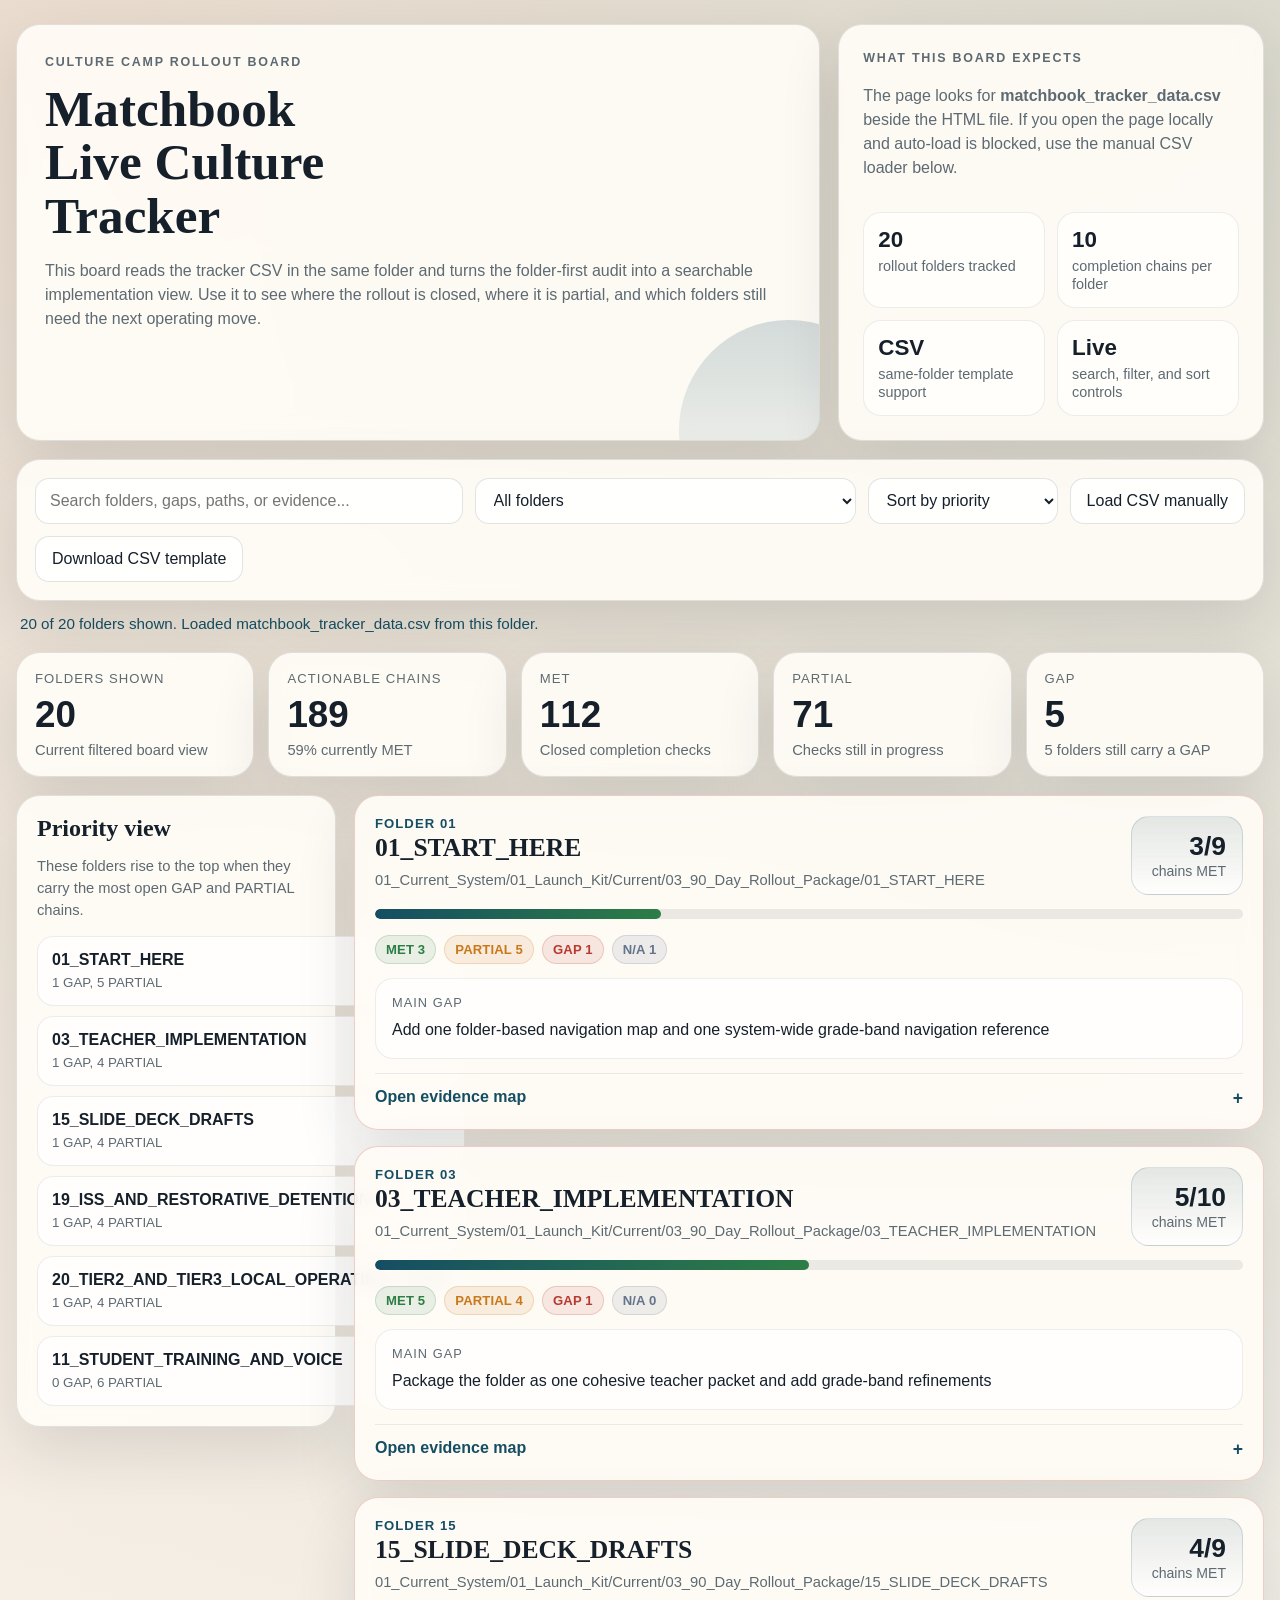
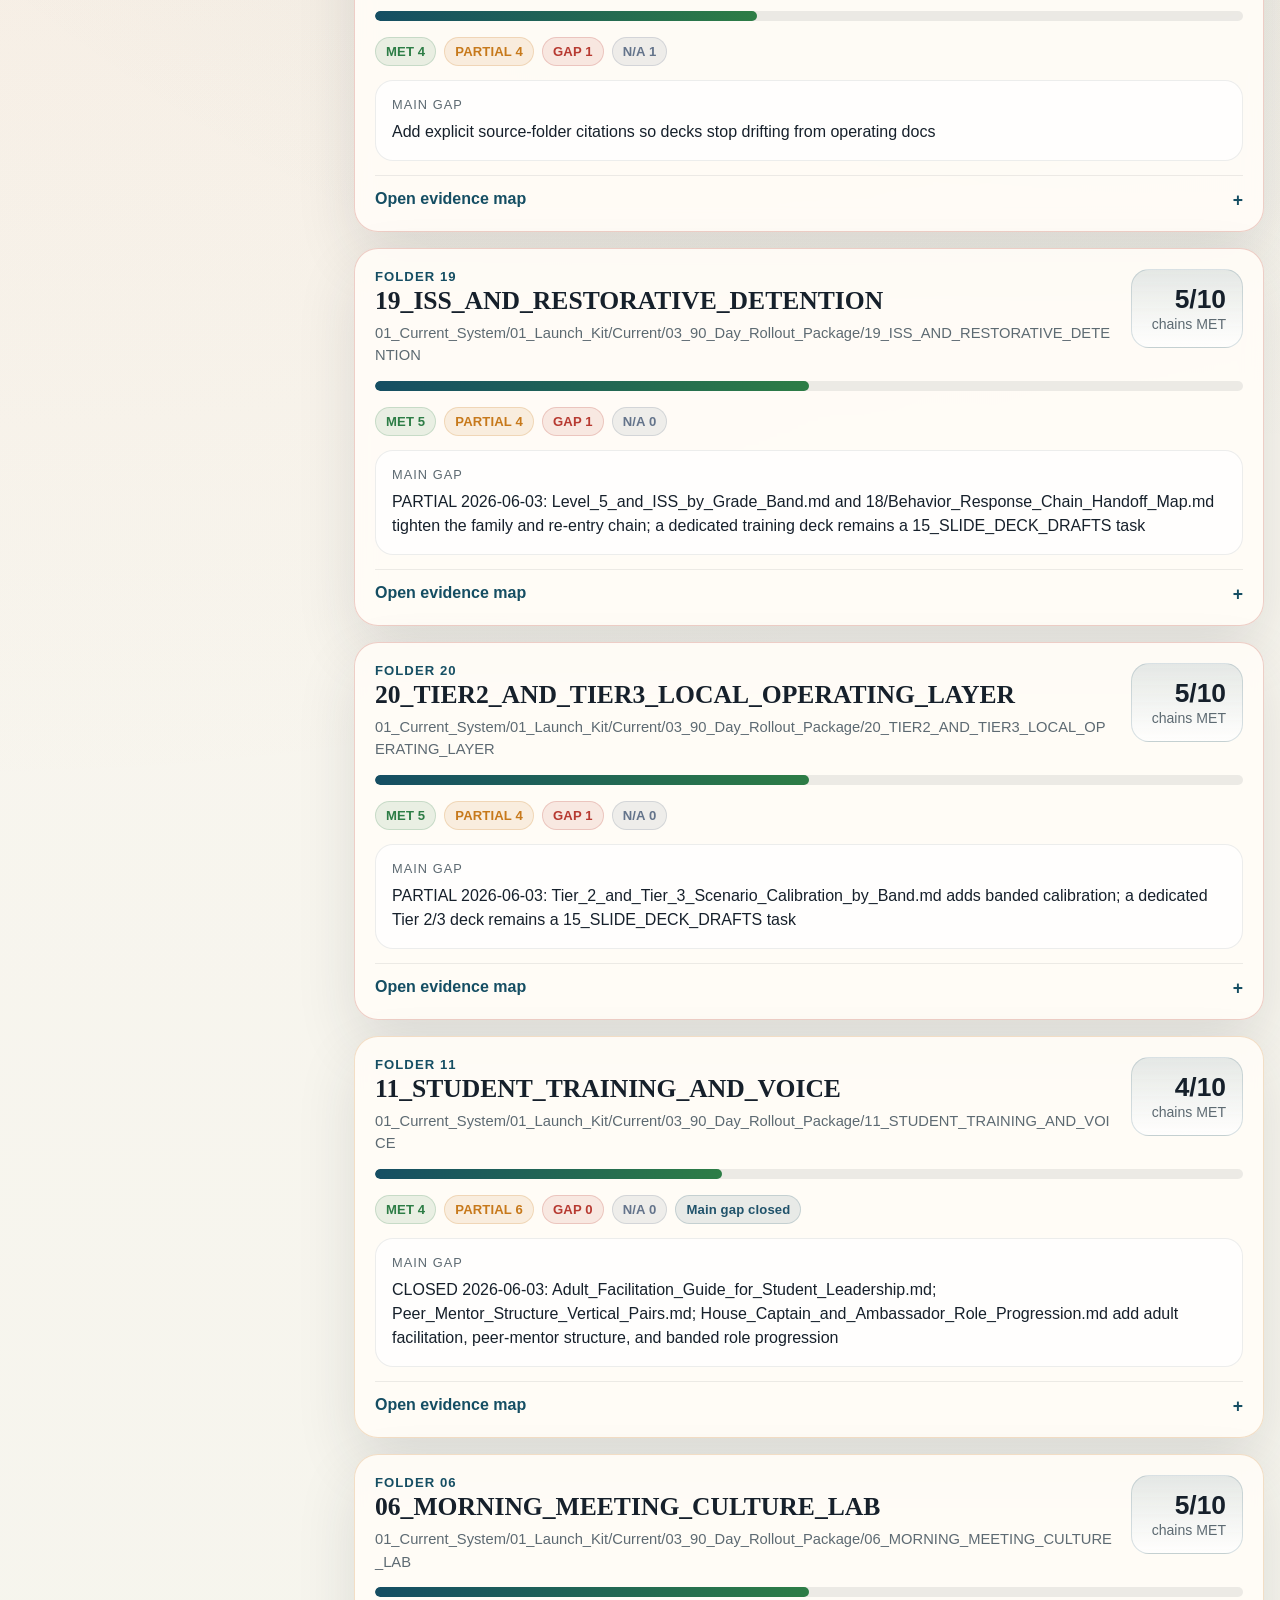
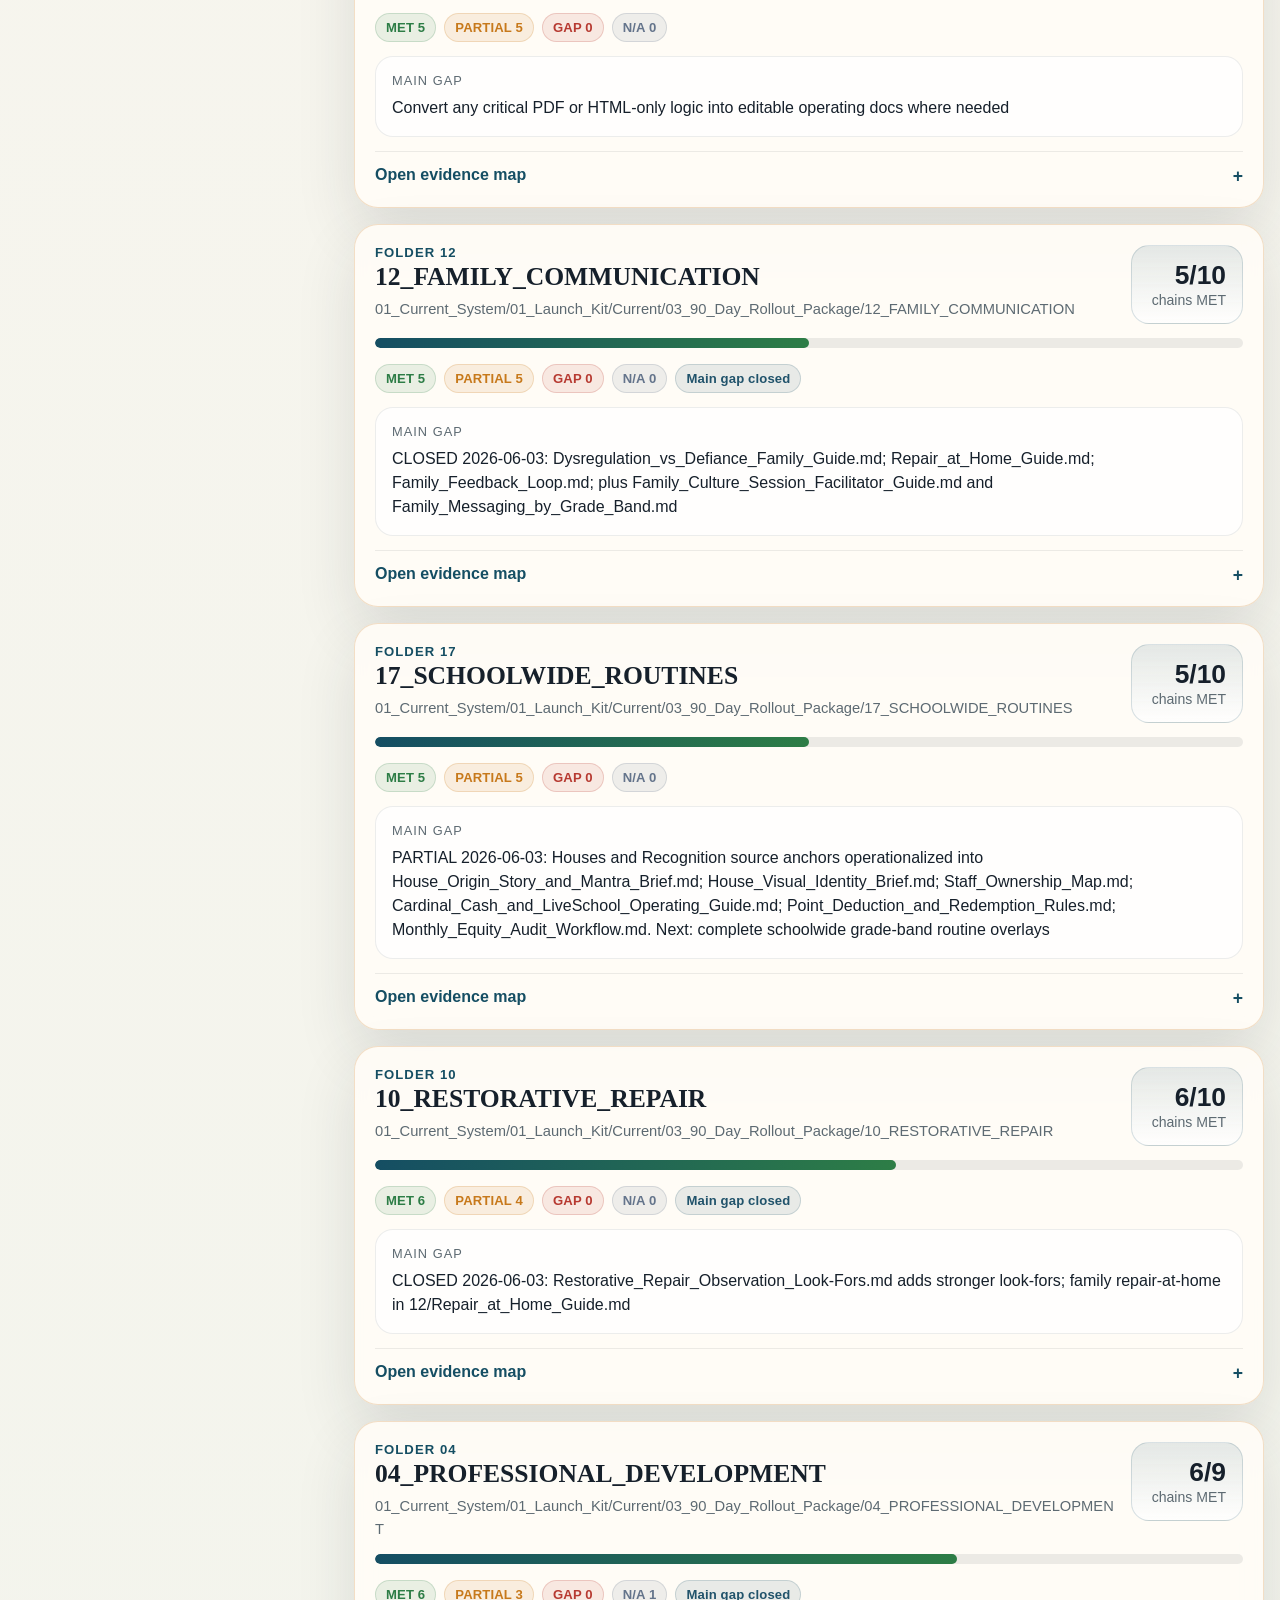
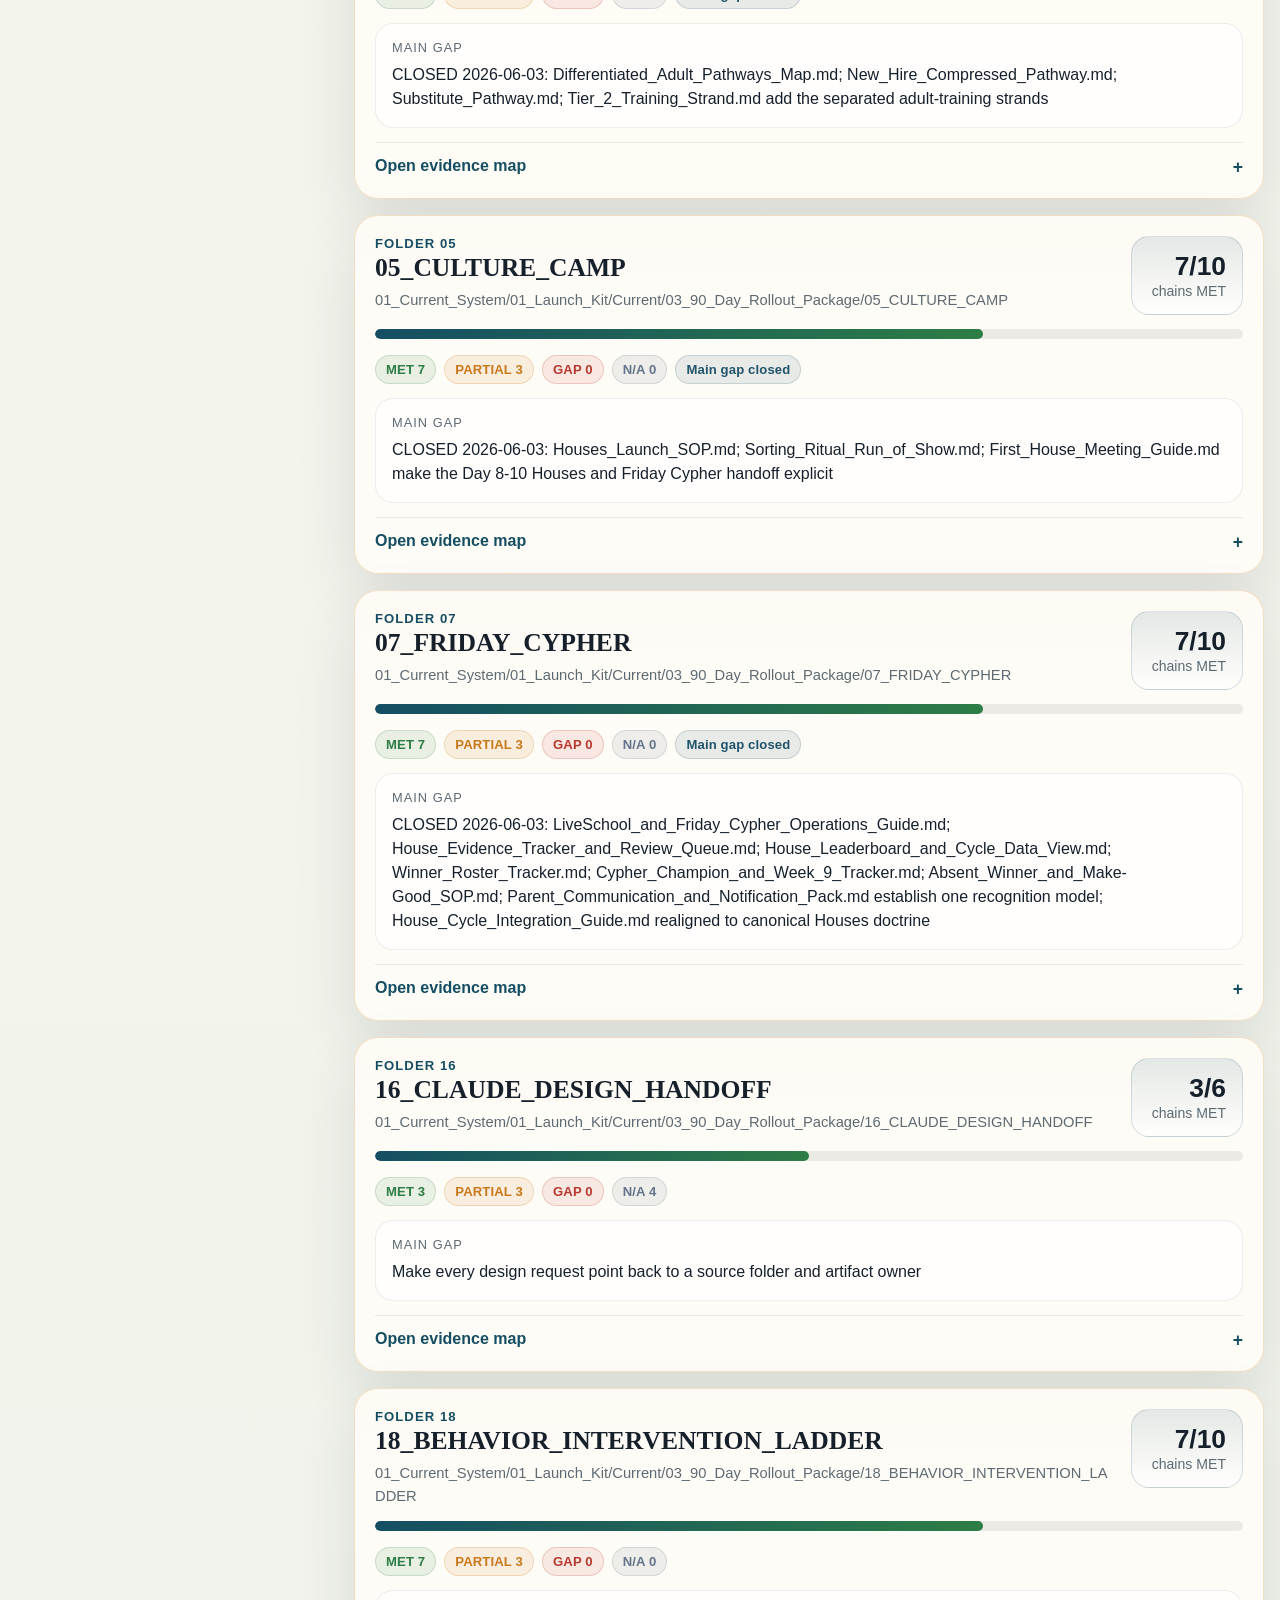
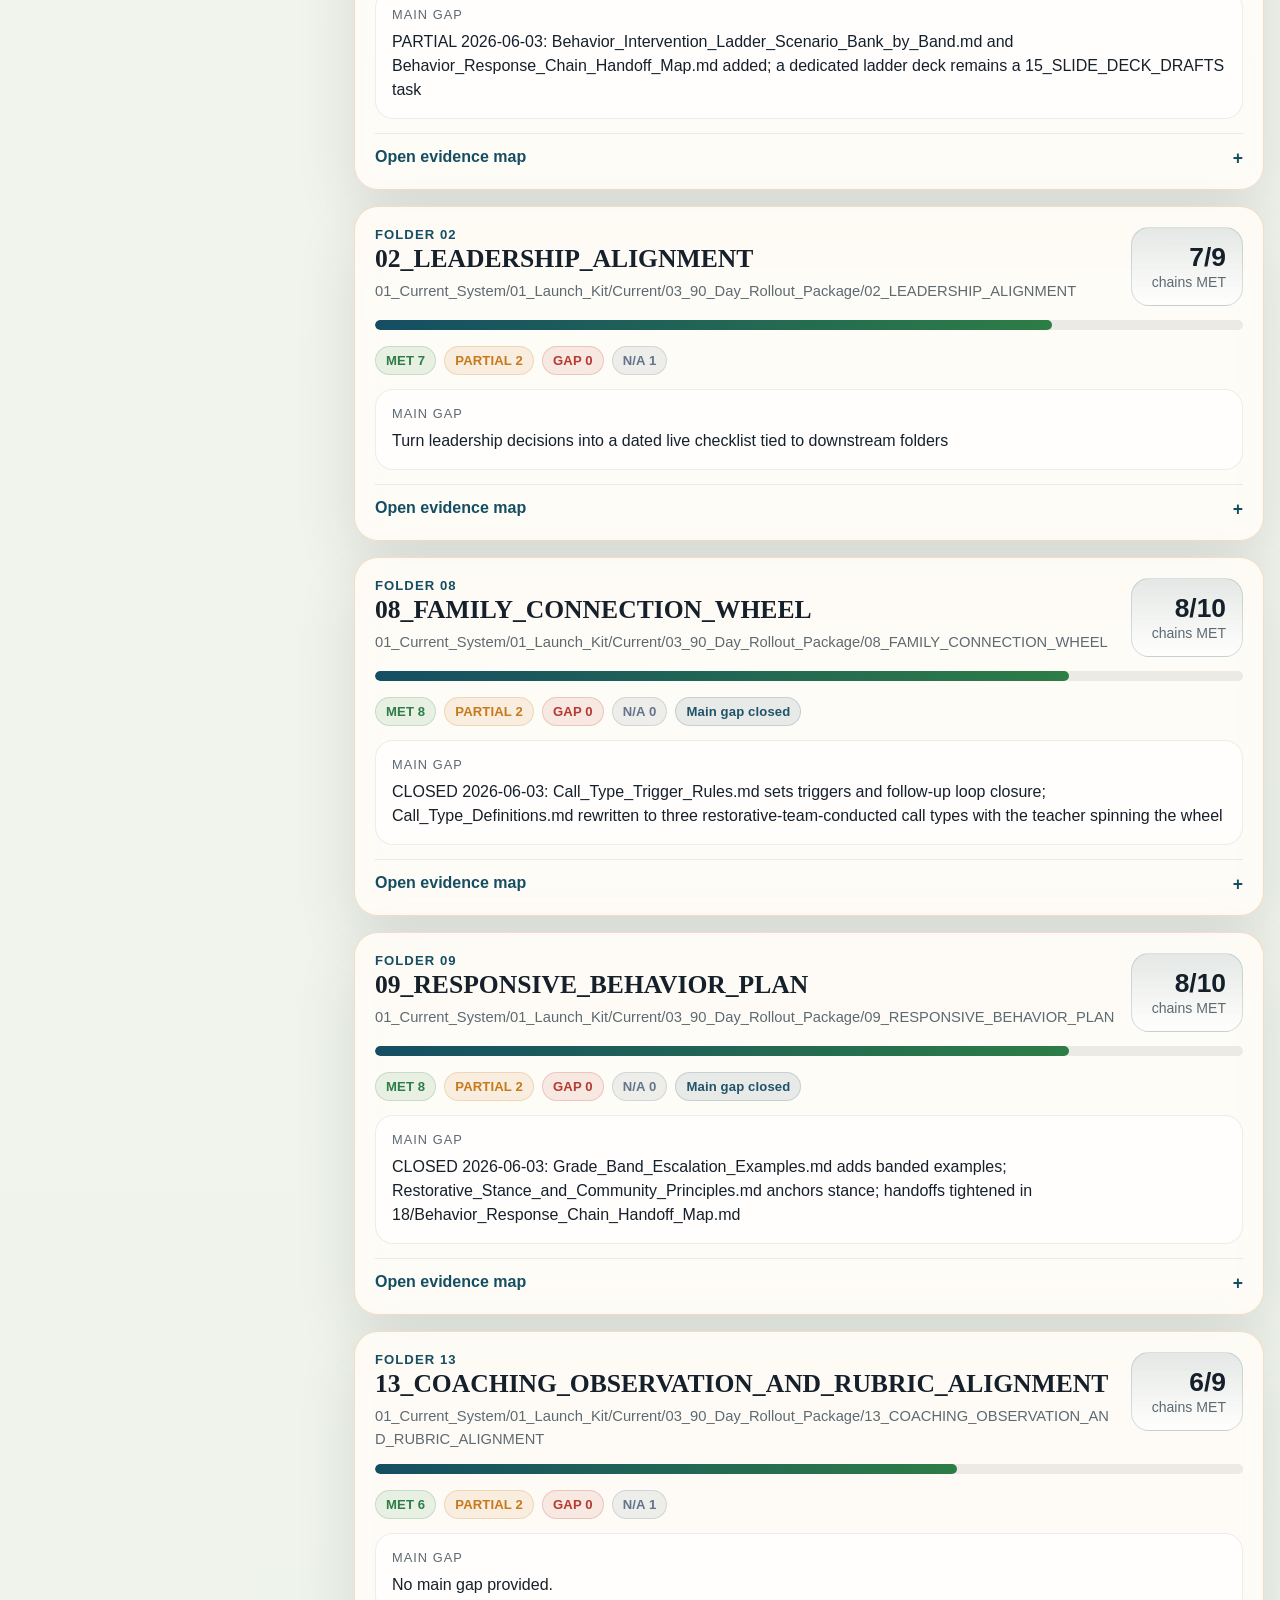
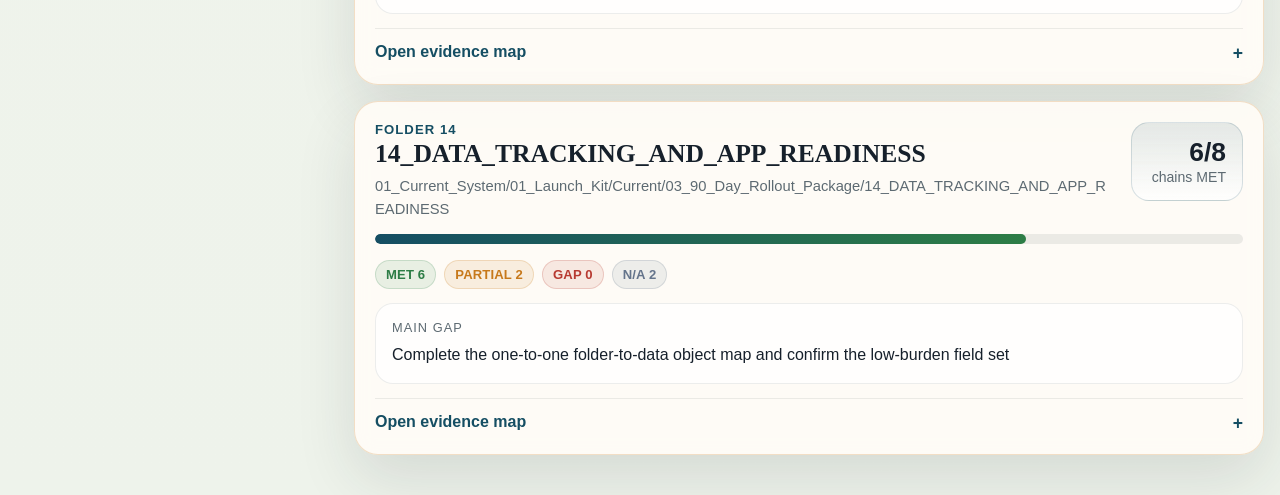
==== index.html @ cf9c8d5f "Set live tracker as site homepage" ====
<!doctype html>
<html lang="en">
<head>
  <meta charset="UTF-8">
  <meta name="viewport" content="width=device-width, initial-scale=1.0">
  <title>Matchbook Live Culture Tracker</title>
  <meta http-equiv="refresh" content="0; url=./live_tracker.html">
  <style>
    :root {
      --bg: #f6efe4;
      --ink: #16202b;
      --muted: #5d6a72;
      --card: rgba(255, 252, 247, 0.94);
      --line: rgba(22, 32, 43, 0.12);
      --accent: #154e63;
    }

    * { box-sizing: border-box; }

    body {
      margin: 0;
      min-height: 100vh;
      display: grid;
      place-items: center;
      padding: 24px;
      font-family: Aptos, "Segoe UI", sans-serif;
      color: var(--ink);
      background:
        radial-gradient(circle at top left, rgba(201, 109, 58, 0.14), transparent 28%),
        radial-gradient(circle at top right, rgba(44, 106, 90, 0.15), transparent 24%),
        linear-gradient(180deg, #fbf6ef 0%, #eef3eb 100%);
    }

    .card {
      width: min(560px, 100%);
      padding: 28px;
      border: 1px solid var(--line);
      border-radius: 24px;
      background: var(--card);
      text-align: center;
      box-shadow: 0 24px 60px rgba(36, 41, 46, 0.12);
    }

    h1 {
      margin: 0 0 12px;
      font-family: "Book Antiqua", "Palatino Linotype", Georgia, serif;
      font-size: clamp(2rem, 4vw, 3rem);
      line-height: 1.05;
    }

    p {
      margin: 0 0 16px;
      color: var(--muted);
      line-height: 1.5;
    }

    a {
      color: var(--accent);
      font-weight: 700;
      text-decoration: none;
    }

    a:hover { text-decoration: underline; }
  </style>
  <script>
    window.location.replace('./live_tracker.html');
  </script>
</head>
<body>
  <main class="card">
    <h1>Opening the live culture tracker</h1>
    <p>If the board does not open automatically, use the link below.</p>
    <p><a href="./live_tracker.html">Open the tracker board</a></p>
  </main>
</body>
</html>
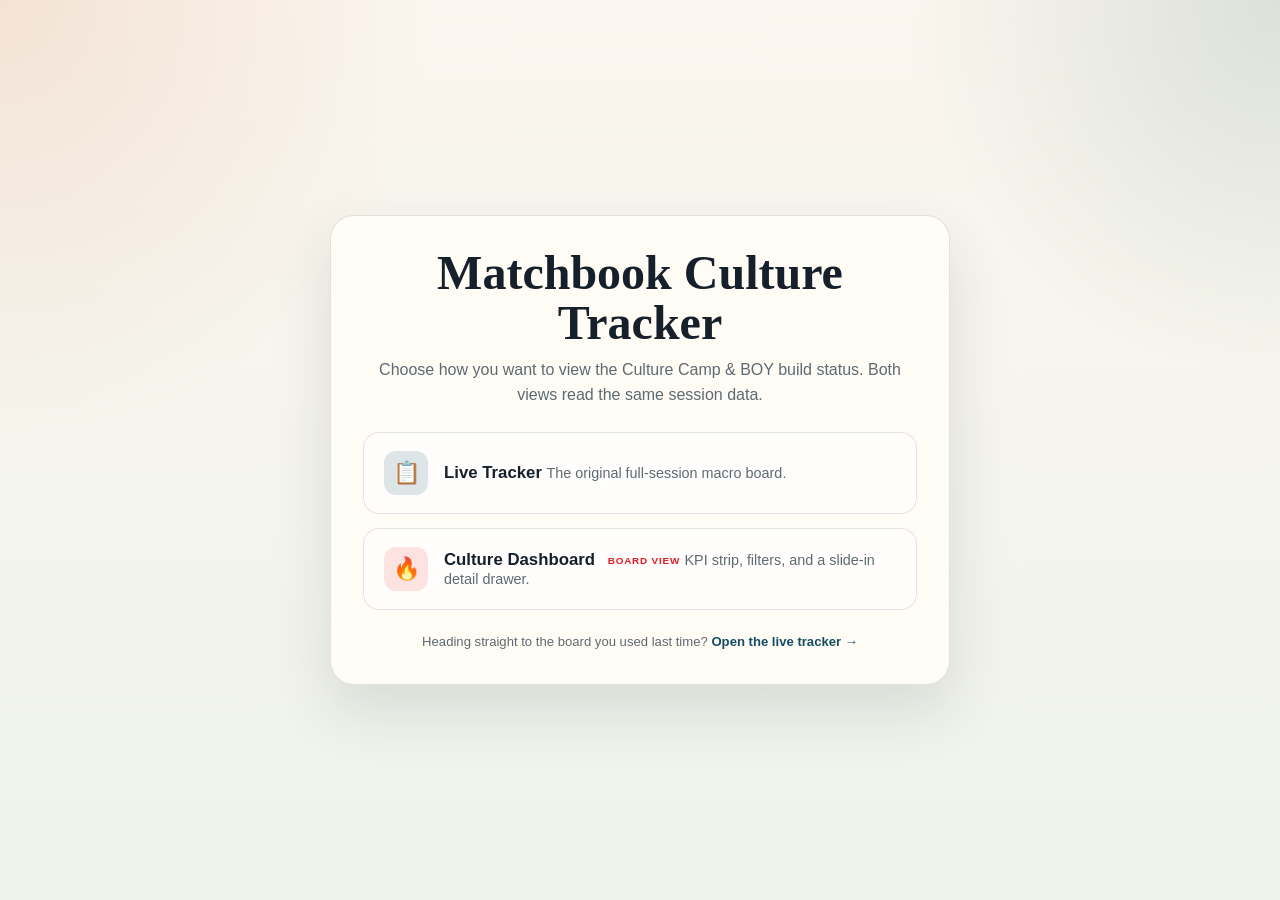
==== commit 27a801d6: "Add Culture Dashboard board view wired to the tracker's data source Adds the Matchbook Culture Dashb" ====
--- a/index.html
+++ b/index.html
@@ -3,8 +3,7 @@
 <head>
   <meta charset="UTF-8">
   <meta name="viewport" content="width=device-width, initial-scale=1.0">
-  <title>Matchbook Live Culture Tracker</title>
-  <meta http-equiv="refresh" content="0; url=./live_tracker.html">
+  <title>Matchbook Culture Tracker</title>
   <style>
     :root {
       --bg: #f6efe4;
@@ -13,6 +12,7 @@
       --card: rgba(255, 252, 247, 0.94);
       --line: rgba(22, 32, 43, 0.12);
       --accent: #154e63;
+      --spark: #E21C24;
     }
 
     * { box-sizing: border-box; }
@@ -32,8 +32,8 @@
     }
 
     .card {
-      width: min(560px, 100%);
-      padding: 28px;
+      width: min(620px, 100%);
+      padding: 32px;
       border: 1px solid var(--line);
       border-radius: 24px;
       background: var(--card);
@@ -42,35 +42,100 @@
     }
 
     h1 {
-      margin: 0 0 12px;
+      margin: 0 0 10px;
       font-family: "Book Antiqua", "Palatino Linotype", Georgia, serif;
       font-size: clamp(2rem, 4vw, 3rem);
       line-height: 1.05;
     }
 
     p {
-      margin: 0 0 16px;
+      margin: 0 0 24px;
       color: var(--muted);
-      line-height: 1.5;
+      line-height: 1.55;
     }
 
-    a {
-      color: var(--accent);
-      font-weight: 700;
-      text-decoration: none;
+    .choices {
+      display: grid;
+      gap: 14px;
+      text-align: left;
     }
 
-    a:hover { text-decoration: underline; }
+    .choice {
+      display: flex;
+      align-items: center;
+      gap: 16px;
+      padding: 18px 20px;
+      border: 1px solid var(--line);
+      border-radius: 16px;
+      background: rgba(255, 255, 255, 0.7);
+      color: inherit;
+      text-decoration: none;
+      transition: transform 0.16s ease, box-shadow 0.16s ease, border-color 0.16s ease;
+    }
+
+    .choice:hover {
+      transform: translateY(-2px);
+      box-shadow: 0 14px 30px rgba(36, 41, 46, 0.14);
+      border-color: rgba(22, 32, 43, 0.28);
+    }
+
+    .choice .glyph {
+      flex: 0 0 auto;
+      width: 44px;
+      height: 44px;
+      display: grid;
+      place-items: center;
+      border-radius: 12px;
+      font-size: 22px;
+      background: rgba(21, 78, 99, 0.1);
+    }
+
+    .choice.primary .glyph { background: rgba(21, 78, 99, 0.14); }
+    .choice.board .glyph { background: rgba(226, 28, 36, 0.12); }
+
+    .choice .label { font-weight: 700; font-size: 1.05rem; }
+    .choice .desc { color: var(--muted); font-size: 0.9rem; margin-top: 2px; }
+
+    .badge {
+      display: inline-block;
+      margin-left: 8px;
+      font-size: 0.62rem;
+      font-weight: 700;
+      letter-spacing: 0.08em;
+      text-transform: uppercase;
+      color: var(--spark);
+      vertical-align: middle;
+    }
+
+    .foot { margin: 22px 0 0; font-size: 0.82rem; color: var(--muted); }
+    .foot a { color: var(--accent); font-weight: 700; text-decoration: none; }
+    .foot a:hover { text-decoration: underline; }
   </style>
-  <script>
-    window.location.replace('./live_tracker.html');
-  </script>
 </head>
 <body>
   <main class="card">
-    <h1>Opening the live culture tracker</h1>
-    <p>If the board does not open automatically, use the link below.</p>
-    <p><a href="./live_tracker.html">Open the tracker board</a></p>
+    <h1>Matchbook Culture Tracker</h1>
+    <p>Choose how you want to view the Culture Camp &amp; BOY build status. Both views read the same session data.</p>
+
+    <nav class="choices">
+      <a class="choice primary" href="./live_tracker.html">
+        <span class="glyph" aria-hidden="true">📋</span>
+        <span>
+          <span class="label">Live Tracker</span>
+          <span class="desc">The original full-session macro board.</span>
+        </span>
+      </a>
+
+      <a class="choice board" href="./culture_dashboard.html">
+        <span class="glyph" aria-hidden="true">🔥</span>
+        <span>
+          <span class="label">Culture Dashboard <span class="badge">Board View</span></span>
+          <span class="desc">KPI strip, filters, and a slide-in detail drawer.</span>
+        </span>
+      </a>
+    </nav>
+
+    <p class="foot">Heading straight to the board you used last time? <a href="./live_tracker.html">Open the live tracker →</a></p>
   </main>
 </body>
 </html>
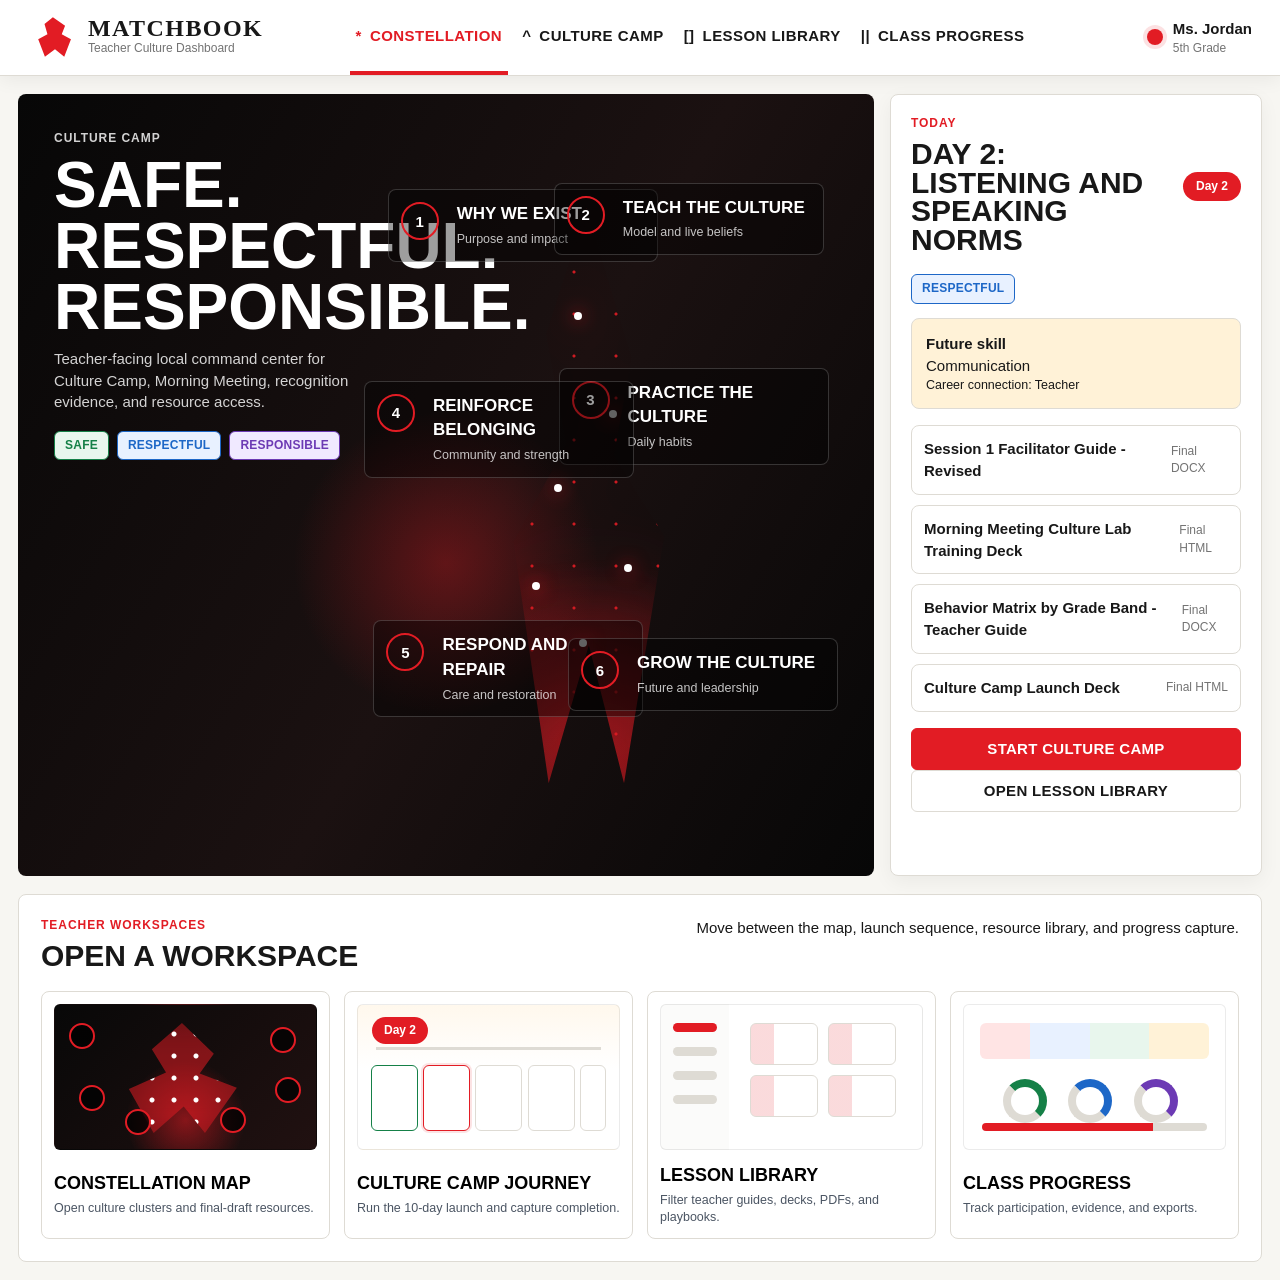
==== commit 087a4ce1: "Add teacher culture dashboard" ====
--- a/index.html
+++ b/index.html
@@ -1,141 +1,269 @@
-<!doctype html>
+﻿<!doctype html>
 <html lang="en">
 <head>
-  <meta charset="UTF-8">
-  <meta name="viewport" content="width=device-width, initial-scale=1.0">
-  <title>Matchbook Culture Tracker</title>
-  <style>
-    :root {
-      --bg: #f6efe4;
-      --ink: #16202b;
-      --muted: #5d6a72;
-      --card: rgba(255, 252, 247, 0.94);
-      --line: rgba(22, 32, 43, 0.12);
-      --accent: #154e63;
-      --spark: #E21C24;
-    }
-
-    * { box-sizing: border-box; }
-
-    body {
-      margin: 0;
-      min-height: 100vh;
-      display: grid;
-      place-items: center;
-      padding: 24px;
-      font-family: Aptos, "Segoe UI", sans-serif;
-      color: var(--ink);
-      background:
-        radial-gradient(circle at top left, rgba(201, 109, 58, 0.14), transparent 28%),
-        radial-gradient(circle at top right, rgba(44, 106, 90, 0.15), transparent 24%),
-        linear-gradient(180deg, #fbf6ef 0%, #eef3eb 100%);
-    }
-
-    .card {
-      width: min(620px, 100%);
-      padding: 32px;
-      border: 1px solid var(--line);
-      border-radius: 24px;
-      background: var(--card);
-      text-align: center;
-      box-shadow: 0 24px 60px rgba(36, 41, 46, 0.12);
-    }
-
-    h1 {
-      margin: 0 0 10px;
-      font-family: "Book Antiqua", "Palatino Linotype", Georgia, serif;
-      font-size: clamp(2rem, 4vw, 3rem);
-      line-height: 1.05;
-    }
-
-    p {
-      margin: 0 0 24px;
-      color: var(--muted);
-      line-height: 1.55;
-    }
-
-    .choices {
-      display: grid;
-      gap: 14px;
-      text-align: left;
-    }
-
-    .choice {
-      display: flex;
-      align-items: center;
-      gap: 16px;
-      padding: 18px 20px;
-      border: 1px solid var(--line);
-      border-radius: 16px;
-      background: rgba(255, 255, 255, 0.7);
-      color: inherit;
-      text-decoration: none;
-      transition: transform 0.16s ease, box-shadow 0.16s ease, border-color 0.16s ease;
-    }
-
-    .choice:hover {
-      transform: translateY(-2px);
-      box-shadow: 0 14px 30px rgba(36, 41, 46, 0.14);
-      border-color: rgba(22, 32, 43, 0.28);
-    }
-
-    .choice .glyph {
-      flex: 0 0 auto;
-      width: 44px;
-      height: 44px;
-      display: grid;
-      place-items: center;
-      border-radius: 12px;
-      font-size: 22px;
-      background: rgba(21, 78, 99, 0.1);
-    }
-
-    .choice.primary .glyph { background: rgba(21, 78, 99, 0.14); }
-    .choice.board .glyph { background: rgba(226, 28, 36, 0.12); }
-
-    .choice .label { font-weight: 700; font-size: 1.05rem; }
-    .choice .desc { color: var(--muted); font-size: 0.9rem; margin-top: 2px; }
-
-    .badge {
-      display: inline-block;
-      margin-left: 8px;
-      font-size: 0.62rem;
-      font-weight: 700;
-      letter-spacing: 0.08em;
-      text-transform: uppercase;
-      color: var(--spark);
-      vertical-align: middle;
-    }
-
-    .foot { margin: 22px 0 0; font-size: 0.82rem; color: var(--muted); }
-    .foot a { color: var(--accent); font-weight: 700; text-decoration: none; }
-    .foot a:hover { text-decoration: underline; }
-  </style>
+  <meta charset="utf-8">
+  <meta name="viewport" content="width=device-width, initial-scale=1">
+  <title>Matchbook Teacher Culture Dashboard</title>
+  <link rel="stylesheet" href="./styles.css">
 </head>
 <body>
-  <main class="card">
-    <h1>Matchbook Culture Tracker</h1>
-    <p>Choose how you want to view the Culture Camp &amp; BOY build status. Both views read the same session data.</p>
-
-    <nav class="choices">
-      <a class="choice primary" href="./live_tracker.html">
-        <span class="glyph" aria-hidden="true">📋</span>
-        <span>
-          <span class="label">Live Tracker</span>
-          <span class="desc">The original full-session macro board.</span>
-        </span>
-      </a>
-
-      <a class="choice board" href="./culture_dashboard.html">
-        <span class="glyph" aria-hidden="true">🔥</span>
-        <span>
-          <span class="label">Culture Dashboard <span class="badge">Board View</span></span>
-          <span class="desc">KPI strip, filters, and a slide-in detail drawer.</span>
-        </span>
-      </a>
-    </nav>
-
-    <p class="foot">Heading straight to the board you used last time? <a href="./live_tracker.html">Open the live tracker →</a></p>
-  </main>
+  <div class="app-shell">
+    <header class="topbar">
+      <button class="brand" data-nav="constellation" aria-label="Open Constellation">
+        <span class="brand-mark" aria-hidden="true"></span>
+        <span><strong>MATCHBOOK</strong><small>Teacher Culture Dashboard</small></span>
+      </button>
+      <nav class="main-nav" aria-label="Primary">
+        <button class="nav-button active" data-nav="constellation"><span class="nav-icon">*</span>Constellation</button>
+        <button class="nav-button" data-nav="camp"><span class="nav-icon">^</span>Culture Camp</button>
+        <button class="nav-button" data-nav="library"><span class="nav-icon">[]</span>Lesson Library</button>
+        <button class="nav-button" data-nav="progress"><span class="nav-icon">||</span>Class Progress</button>
+      </nav>
+      <div class="teacher-chip">
+        <span class="status-dot"></span>
+        <span><strong id="teacher-name-label">Ms. Jordan</strong><small id="teacher-grade-label">5th Grade</small></span>
+      </div>
+    </header>
+
+    <main>
+      <section id="view-constellation" class="view active" aria-labelledby="constellation-title">
+        <div class="constellation-grid">
+          <section class="constellation-stage panel-dark">
+            <div class="hero-copy">
+              <p class="kicker">Culture Camp</p>
+              <h1 id="constellation-title">Safe. Respectful. Responsible.</h1>
+              <p>Teacher-facing local command center for Culture Camp, Morning Meeting, recognition evidence, and resource access.</p>
+              <div class="value-row" aria-label="Core values">
+                <span class="value-pill safe">Safe</span>
+                <span class="value-pill respectful">Respectful</span>
+                <span class="value-pill responsible">Responsible</span>
+              </div>
+            </div>
+            <div class="flame-map" aria-label="Interactive culture cluster map">
+              <div class="flame-core" aria-hidden="true">
+                <span></span><span></span><span></span><span></span><span></span><span></span>
+              </div>
+              <div id="cluster-map" class="cluster-map"></div>
+            </div>
+          </section>
+
+          <aside class="lesson-panel" aria-label="Today resources">
+            <div class="panel-head compact">
+              <div>
+                <p class="kicker red">Today</p>
+                <h2 id="today-title">Day 2: Listening and Speaking Norms</h2>
+              </div>
+              <span class="day-badge" id="today-day-badge">Day 2</span>
+            </div>
+            <div class="value-row tight" id="today-values"></div>
+            <div class="highlight-card warm">
+              <strong>Future skill</strong>
+              <span id="today-skill">Communication</span>
+              <small id="today-career">Career connection: Teacher</small>
+            </div>
+            <div id="today-resource-list" class="resource-list"></div>
+            <button class="primary-action" data-nav="camp">Start Culture Camp</button>
+            <button class="outline-action" data-nav="library">Open Lesson Library</button>
+          </aside>
+        </div>
+
+        <section class="route-strip" aria-labelledby="routes-title">
+          <div class="section-title-row">
+            <div>
+              <p class="kicker red">Teacher workspaces</p>
+              <h2 id="routes-title">Open a workspace</h2>
+            </div>
+            <p>Move between the map, launch sequence, resource library, and progress capture.</p>
+          </div>
+          <div class="route-grid">
+            <button class="route-card route-card--constellation" data-nav="constellation">
+              <span class="route-visual constellation-preview" aria-hidden="true"><i></i><i></i><i></i><i></i><i></i><i></i></span>
+              <span><strong>Constellation Map</strong><small>Open culture clusters and final-draft resources.</small></span>
+            </button>
+            <button class="route-card route-card--camp" data-nav="camp">
+              <span class="route-visual camp-preview" aria-hidden="true"><i></i><i></i><i></i><i></i><i></i></span>
+              <span><strong>Culture Camp Journey</strong><small>Run the 10-day launch and capture completion.</small></span>
+            </button>
+            <button class="route-card route-card--library" data-nav="library">
+              <span class="route-visual library-preview" aria-hidden="true"><i></i><i></i><i></i><i></i></span>
+              <span><strong>Lesson Library</strong><small>Filter teacher guides, decks, PDFs, and playbooks.</small></span>
+            </button>
+            <button class="route-card route-card--progress" data-nav="progress">
+              <span class="route-visual progress-preview" aria-hidden="true"><i></i><i></i><i></i><i></i></span>
+              <span><strong>Class Progress</strong><small>Track participation, evidence, and exports.</small></span>
+            </button>
+          </div>
+        </section>
+      </section>
+
+      <section id="view-camp" class="view" aria-labelledby="camp-title">
+        <div class="camp-layout">
+          <aside class="side-panel">
+            <p class="kicker red">Your progress</p>
+            <h2 id="camp-title">Culture Camp Launch</h2>
+            <p class="muted">The finalized source is a 10-day Culture Camp launch. The whole system stays live each day.</p>
+            <div class="progress-meter"><span id="camp-progress-fill"></span></div>
+            <div class="stats-grid mini">
+              <div><strong id="camp-completed-count">1</strong><span>Completed</span></div>
+              <div><strong id="camp-current-day">2</strong><span>Current</span></div>
+              <div><strong id="camp-remaining-count">9</strong><span>Remaining</span></div>
+            </div>
+            <div class="pillar-card">
+              <strong>Daily non-negotiables</strong>
+              <ul>
+                <li>Arrival and First Five</li>
+                <li>Full Morning Meeting</li>
+                <li>Live transitions and shared-space coaching</li>
+                <li>End-of-day reflection and reteach plan</li>
+              </ul>
+            </div>
+          </aside>
+
+          <section class="journey-panel">
+            <div class="camp-hero">
+              <div>
+                <p class="kicker">Culture Camp</p>
+                <h2>10-day teacher launch</h2>
+                <p>Open the day, teach the live routine, capture evidence, and export a master-dashboard packet.</p>
+              </div>
+              <a class="hero-resource" href="../BOY CULTURE BUILD/Session_01_Culture_Promise_and_The_Meaning_Gap/Presentations_and_Facilitation/01_Staff-Facing/Session_1_Master_Complete_Production_Build.docx" target="_blank" rel="noreferrer">Open final build</a>
+            </div>
+            <div id="camp-days" class="day-grid"></div>
+          </section>
+
+          <aside class="lesson-panel selected-day-panel">
+            <button class="ghost-link" data-nav="library">Back to library</button>
+            <div class="panel-head compact">
+              <div>
+                <p class="kicker red" id="selected-cluster-label">Teach the Culture</p>
+                <h2 id="selected-day-title">Day 2</h2>
+              </div>
+              <span class="day-badge" id="selected-day-badge">Day 2</span>
+            </div>
+            <p id="selected-day-focus" class="selected-focus"></p>
+            <div id="selected-day-resources" class="resource-list"></div>
+            <button id="mark-day-complete" class="primary-action">Mark Day Complete</button>
+            <button id="set-current-day" class="outline-action">Set As Current Day</button>
+          </aside>
+        </div>
+      </section>
+
+      <section id="view-library" class="view" aria-labelledby="library-title">
+        <div class="library-layout">
+          <aside class="filter-panel">
+            <p class="kicker red">Filters</p>
+            <label>Search<input id="resource-search" type="search" placeholder="Search lessons, tools, decks..."></label>
+            <label>Cluster<select id="cluster-filter"><option value="all">All clusters</option></select></label>
+            <label>Type<select id="type-filter"><option value="all">All types</option></select></label>
+            <div class="filter-values">
+              <button class="chip-filter active" data-value-filter="all">All</button>
+              <button class="chip-filter safe" data-value-filter="Safe">Safe</button>
+              <button class="chip-filter respectful" data-value-filter="Respectful">Respectful</button>
+              <button class="chip-filter responsible" data-value-filter="Responsible">Responsible</button>
+            </div>
+          </aside>
+
+          <section class="library-main">
+            <div class="section-title-row library-head">
+              <div>
+                <h1 id="library-title">Lesson Library</h1>
+                <p>Browse the finalized culture resources. Open links point to the real documents in this Downloads build.</p>
+              </div>
+              <div class="sort-box"><span id="resource-count">0 resources</span></div>
+            </div>
+            <div id="resource-grid" class="resource-grid"></div>
+          </section>
+
+          <aside class="detail-panel" id="resource-detail" aria-live="polite"></aside>
+        </div>
+      </section>
+
+      <section id="view-progress" class="view" aria-labelledby="progress-title">
+        <div class="progress-layout">
+          <section class="progress-main">
+            <div class="section-title-row">
+              <div>
+                <h1 id="progress-title">Class Progress</h1>
+                <p>Track completion, participation, evidence, and culture growth. Data stays local until you export it.</p>
+              </div>
+              <div class="week-picker"><span id="today-date-label"></span></div>
+            </div>
+            <div id="metric-cards" class="metric-grid"></div>
+            <div class="two-col">
+              <section class="panel">
+                <div class="panel-head"><h2>Progress by cluster</h2><button class="small-action" data-nav="library">View resources</button></div>
+                <div id="cluster-progress-list" class="cluster-progress-list"></div>
+              </section>
+              <section class="panel">
+                <div class="panel-head"><h2>Pillar participation and evidence</h2><button class="small-action" id="export-json-top">Export JSON</button></div>
+                <div id="pillar-rings" class="pillar-rings"></div>
+              </section>
+            </div>
+            <section class="panel timeline-panel">
+              <div class="panel-head"><h2>Culture Camp timeline</h2><button class="small-action" data-nav="camp">Open journey</button></div>
+              <div id="timeline-table" class="timeline-table"></div>
+            </section>
+            <section class="panel">
+              <div class="panel-head"><h2>Class roster</h2><button class="small-action" id="add-student-button">Add student</button></div>
+              <div id="roster-list" class="roster-list"></div>
+            </section>
+          </section>
+
+          <aside class="capture-panel">
+            <div class="panel-head compact">
+              <div><p class="kicker red">Quick capture</p><h2>Today evidence</h2></div>
+            </div>
+            <form id="capture-form" class="capture-form">
+              <label>Date<input id="capture-date" type="date"></label>
+              <label>Focus value<select id="capture-value"><option>Safe</option><option>Respectful</option><option>Responsible</option></select></label>
+              <label>Practice move<select id="capture-move"></select></label>
+              <div class="student-capture-actions">
+                <button type="button" class="outline-action" id="select-all-students">All participated</button>
+                <button type="button" class="outline-action" id="clear-all-students">Clear</button>
+              </div>
+              <div id="student-capture-list" class="student-capture-list"></div>
+              <button class="primary-action" type="submit">Save meeting snapshot</button>
+            </form>
+
+            <form id="evidence-form" class="capture-form evidence-form">
+              <h3>Add named evidence</h3>
+              <label>Student<select id="evidence-student"></select></label>
+              <label>Evidence sentence<textarea id="evidence-description" rows="3" placeholder="I saw... during..."></textarea></label>
+              <label>Recognition type<select id="evidence-type"><option>Nomination</option><option>Shout-Out</option><option>Repair</option><option>Leadership</option></select></label>
+              <button class="primary-action" type="submit">Add evidence</button>
+            </form>
+
+            <section class="export-card">
+              <h3>Master dashboard export</h3>
+              <p>Downloads a packet shaped around the finalized data dictionary: students, morning meeting records, evidence records, lesson completion, and summary metrics.</p>
+              <div class="export-actions">
+                <button class="primary-action" id="export-json">Download JSON</button>
+                <button class="outline-action" id="export-csv">Download CSV</button>
+              </div>
+            </section>
+          </aside>
+        </div>
+      </section>
+    </main>
+  </div>
+
+  <template id="resource-card-template">
+    <article class="resource-card">
+      <button class="favorite-button" type="button" aria-label="Toggle favorite">*</button>
+      <div class="resource-thumb"></div>
+      <div class="resource-body">
+        <p class="resource-meta"></p>
+        <h3></h3>
+        <p class="resource-desc"></p>
+        <div class="tag-row"></div>
+      </div>
+      <div class="resource-actions"></div>
+    </article>
+  </template>
+
+  <script src="./app.js"></script>
 </body>
 </html>
+
+
+
--- a/styles.css
+++ b/styles.css
@@ -0,0 +1,629 @@
+﻿:root {
+  --red: #e21c24;
+  --red-dark: #b5151a;
+  --ink: #181818;
+  --charcoal: #242424;
+  --slate: #4b5563;
+  --muted: #737373;
+  --line: #dedbd4;
+  --paper: #f7f6f2;
+  --white: #ffffff;
+  --gold: #f5b544;
+  --safe: #158047;
+  --safe-soft: #e8f6ed;
+  --respectful: #1d67c7;
+  --respectful-soft: #e8f1ff;
+  --responsible: #6c3ab4;
+  --responsible-soft: #f0e9ff;
+  --teal: #0f766e;
+  --coral: #ee6b4d;
+  --shadow: 0 14px 40px rgba(20, 20, 20, .10);
+  --radius: 8px;
+  --font-display: Impact, Haettenschweiler, "Arial Narrow Bold", sans-serif;
+  --font-cond: "Arial Narrow", "Roboto Condensed", "Segoe UI", sans-serif;
+  --font-body: "Segoe UI", Arial, sans-serif;
+}
+
+* { box-sizing: border-box; }
+html { scroll-behavior: auto; }
+body {
+  margin: 0;
+  font-family: var(--font-body);
+  color: var(--ink);
+  background: var(--paper);
+  font-size: 15px;
+  line-height: 1.45;
+}
+button, input, select, textarea { font: inherit; }
+button { cursor: pointer; }
+a { color: inherit; }
+
+.app-shell { min-height: 100vh; }
+.topbar {
+  position: sticky;
+  top: 0;
+  z-index: 20;
+  height: 76px;
+  display: flex;
+  align-items: center;
+  gap: 22px;
+  padding: 0 28px;
+  background: rgba(255, 255, 255, .96);
+  border-bottom: 1px solid var(--line);
+  box-shadow: 0 4px 18px rgba(0, 0, 0, .06);
+}
+.brand {
+  display: inline-flex;
+  align-items: center;
+  gap: 12px;
+  min-width: 258px;
+  border: 0;
+  background: transparent;
+  color: var(--ink);
+  text-align: left;
+}
+.brand strong {
+  display: block;
+  font-family: Georgia, serif;
+  font-size: 24px;
+  letter-spacing: .06em;
+  line-height: .9;
+}
+.brand small, .teacher-chip small { display: block; color: var(--muted); font-size: 12px; }
+.brand-mark {
+  width: 42px;
+  height: 42px;
+  display: inline-block;
+  background: var(--red);
+  clip-path: polygon(45% 2%, 74% 22%, 66% 42%, 88% 54%, 72% 96%, 50% 78%, 26% 96%, 10% 54%, 32% 42%, 25% 18%);
+}
+.main-nav {
+  flex: 1;
+  display: flex;
+  align-items: stretch;
+  justify-content: center;
+  gap: 8px;
+  height: 100%;
+}
+.nav-button {
+  min-width: 148px;
+  border: 0;
+  border-bottom: 4px solid transparent;
+  background: transparent;
+  color: var(--ink);
+  font-family: var(--font-cond);
+  font-weight: 800;
+  text-transform: uppercase;
+  letter-spacing: .03em;
+}
+.nav-button:hover, .nav-button.active { color: var(--red); border-bottom-color: var(--red); }
+.nav-icon { display: inline-block; margin-right: 8px; font-weight: 900; }
+.teacher-chip {
+  display: inline-flex;
+  align-items: center;
+  gap: 10px;
+  min-width: 158px;
+  justify-content: flex-end;
+}
+.status-dot { width: 16px; height: 16px; border-radius: 50%; background: var(--red); box-shadow: 0 0 0 4px rgba(226, 28, 36, .13); }
+
+main { padding: 18px; }
+.view { display: none; }
+.view.active { display: block; }
+h1, h2, h3, p { margin-top: 0; }
+h1, h2 {
+  font-family: var(--font-display);
+  text-transform: uppercase;
+  line-height: .95;
+  letter-spacing: 0;
+}
+h1 { font-size: clamp(38px, 4.8vw, 72px); margin-bottom: 10px; }
+h2 { font-size: clamp(26px, 2.4vw, 42px); margin-bottom: 10px; }
+h3 { margin-bottom: 8px; }
+.kicker {
+  font-family: var(--font-cond);
+  text-transform: uppercase;
+  font-weight: 800;
+  letter-spacing: .08em;
+  font-size: 12px;
+  margin-bottom: 8px;
+}
+.red { color: var(--red); }
+.muted { color: var(--slate); }
+
+.panel, .lesson-panel, .side-panel, .filter-panel, .detail-panel, .capture-panel, .journey-panel {
+  background: var(--white);
+  border: 1px solid var(--line);
+  border-radius: var(--radius);
+  box-shadow: 0 6px 20px rgba(0,0,0,.05);
+}
+.panel { padding: 20px; }
+.panel-dark {
+  background: radial-gradient(circle at 50% 60%, rgba(226, 28, 36, .35), transparent 24%), linear-gradient(120deg, #070707, #1b1111 55%, #070707);
+  color: var(--white);
+  border-radius: var(--radius);
+  overflow: hidden;
+}
+.panel-head, .section-title-row {
+  display: flex;
+  justify-content: space-between;
+  gap: 18px;
+  align-items: flex-start;
+  margin-bottom: 16px;
+}
+.panel-head.compact { align-items: center; }
+.panel-head h2, .section-title-row h2 { font-size: 30px; margin-bottom: 4px; }
+
+.constellation-grid {
+  display: grid;
+  grid-template-columns: minmax(0, 1fr) 372px;
+  gap: 16px;
+}
+.constellation-stage {
+  min-height: calc(100vh - 118px);
+  display: grid;
+  grid-template-columns: 310px minmax(0, 1fr);
+  padding: 36px;
+  position: relative;
+}
+.hero-copy { position: relative; z-index: 2; max-width: 310px; }
+.hero-copy h1 { color: var(--white); font-size: clamp(42px, 5vw, 82px); }
+.hero-copy p { color: rgba(255,255,255,.82); }
+.value-row { display: flex; flex-wrap: wrap; gap: 8px; margin-top: 18px; }
+.value-row.tight { margin: 10px 0 14px; }
+.value-pill, .tag, .chip-filter {
+  display: inline-flex;
+  align-items: center;
+  justify-content: center;
+  min-height: 28px;
+  padding: 5px 10px;
+  border-radius: 6px;
+  border: 1px solid currentColor;
+  font-family: var(--font-cond);
+  font-weight: 800;
+  text-transform: uppercase;
+  font-size: 12px;
+  letter-spacing: .02em;
+}
+.safe { color: var(--safe); background: var(--safe-soft); }
+.respectful { color: var(--respectful); background: var(--respectful-soft); }
+.responsible { color: var(--responsible); background: var(--responsible-soft); }
+
+.flame-map { position: relative; min-height: 660px; }
+.flame-core {
+  position: absolute;
+  inset: 11% 25% 8% 22%;
+  border: 1px solid rgba(226, 28, 36, .35);
+  background: radial-gradient(circle, rgba(226,28,36,.9) 1px, transparent 2px) 0 0 / 42px 42px, radial-gradient(circle at 50% 100%, rgba(226, 28, 36, .55), transparent 38%);
+  clip-path: polygon(47% 0, 65% 26%, 58% 43%, 78% 57%, 62% 100%, 48% 76%, 32% 100%, 18% 58%, 39% 41%, 31% 22%);
+  filter: drop-shadow(0 0 32px rgba(226,28,36,.8));
+}
+.flame-core span {
+  position: absolute;
+  width: 8px;
+  height: 8px;
+  background: #fff;
+  border-radius: 50%;
+  box-shadow: 0 0 18px var(--red);
+}
+.flame-core span:nth-child(1) { left: 42%; top: 18%; }
+.flame-core span:nth-child(2) { left: 56%; top: 35%; }
+.flame-core span:nth-child(3) { left: 34%; top: 48%; }
+.flame-core span:nth-child(4) { left: 62%; top: 62%; }
+.flame-core span:nth-child(5) { left: 44%; top: 75%; }
+.flame-core span:nth-child(6) { left: 25%; top: 65%; }
+.cluster-map { position: relative; z-index: 2; min-height: 660px; }
+.cluster-node {
+  position: absolute;
+  width: min(270px, 28vw);
+  display: grid;
+  grid-template-columns: 46px 1fr;
+  gap: 10px;
+  padding: 12px;
+  color: var(--white);
+  background: rgba(0, 0, 0, .38);
+  border: 1px solid rgba(255,255,255,.18);
+  border-radius: 8px;
+  text-align: left;
+}
+.cluster-node:hover { border-color: var(--red); background: rgba(226, 28, 36, .16); }
+.cluster-node strong { display: block; font-family: var(--font-cond); text-transform: uppercase; font-size: 17px; }
+.cluster-node small { color: rgba(255,255,255,.76); }
+.cluster-number {
+  width: 38px;
+  height: 38px;
+  display: grid;
+  place-items: center;
+  border: 2px solid var(--red);
+  border-radius: 50%;
+  font-weight: 900;
+}
+.cluster-1 { left: 5%; top: 9%; }
+.cluster-2 { right: 3%; top: 8%; }
+.cluster-3 { right: 2%; top: 36%; }
+.cluster-4 { left: 0; top: 38%; }
+.cluster-5 { left: 2%; bottom: 11%; }
+.cluster-6 { right: 0; bottom: 12%; }
+
+.lesson-panel, .side-panel, .filter-panel, .detail-panel, .capture-panel, .journey-panel { padding: 20px; }
+.lesson-panel { min-height: calc(100vh - 118px); }
+.day-badge {
+  display: inline-grid;
+  place-items: center;
+  min-width: 58px;
+  padding: 6px 10px;
+  border-radius: 999px;
+  background: var(--red);
+  color: var(--white);
+  font-weight: 800;
+  font-size: 12px;
+}
+.highlight-card {
+  padding: 14px;
+  border-radius: 8px;
+  border: 1px solid var(--line);
+  margin: 14px 0;
+}
+.highlight-card.warm { background: #fff2d7; }
+.highlight-card strong, .highlight-card span, .highlight-card small { display: block; }
+.resource-list { display: grid; gap: 10px; margin: 16px 0; }
+.resource-link, .resource-row {
+  display: flex;
+  align-items: center;
+  justify-content: space-between;
+  gap: 12px;
+  padding: 12px;
+  border: 1px solid var(--line);
+  border-radius: 8px;
+  background: var(--white);
+  text-decoration: none;
+}
+.resource-link:hover, .resource-row:hover { border-color: var(--red); }
+.resource-link span, .resource-row span { color: var(--muted); font-size: 12px; }
+.primary-action, .outline-action, .small-action, .ghost-link {
+  min-height: 42px;
+  border-radius: 6px;
+  padding: 8px 14px;
+  font-family: var(--font-cond);
+  font-weight: 900;
+  text-transform: uppercase;
+  letter-spacing: .02em;
+}
+.primary-action {
+  width: 100%;
+  border: 1px solid var(--red);
+  color: var(--white);
+  background: var(--red);
+}
+.primary-action:hover { background: var(--red-dark); }
+.outline-action {
+  width: 100%;
+  border: 1px solid var(--line);
+  color: var(--ink);
+  background: var(--white);
+}
+.outline-action:hover, .small-action:hover { border-color: var(--red); color: var(--red); }
+.small-action {
+  width: auto;
+  min-height: 34px;
+  border: 1px solid var(--line);
+  background: var(--white);
+  font-size: 12px;
+}
+.ghost-link {
+  border: 0;
+  padding: 0;
+  min-height: 24px;
+  background: transparent;
+  color: var(--slate);
+  text-transform: none;
+}
+
+.route-strip { margin-top: 18px; padding: 22px; background: var(--white); border: 1px solid var(--line); border-radius: 8px; }
+.route-grid { display: grid; grid-template-columns: repeat(4, minmax(0, 1fr)); gap: 14px; }
+.route-card {
+  border: 1px solid var(--line);
+  border-radius: 8px;
+  background: var(--white);
+  padding: 12px;
+  text-align: left;
+  display: grid;
+  gap: 12px;
+  min-height: 242px;
+}
+.route-card:hover { border-color: var(--red); box-shadow: var(--shadow); }
+.route-card strong { display: block; font-family: var(--font-cond); text-transform: uppercase; font-size: 18px; margin-bottom: 4px; }
+.route-card small { display: block; color: var(--slate); line-height: 1.35; }
+.route-visual {
+  min-height: 146px;
+  border: 1px solid rgba(0,0,0,.08);
+  border-radius: 6px;
+  position: relative;
+  overflow: hidden;
+  display: block;
+}
+.route-visual i { position: absolute; display: block; }
+.constellation-preview {
+  background: radial-gradient(circle at 50% 80%, rgba(226,28,36,.55), transparent 34%), linear-gradient(135deg, #080808, #211111);
+}
+.constellation-preview::before {
+  content: "";
+  position: absolute;
+  inset: 18px 42px 16px;
+  clip-path: polygon(48% 0, 66% 28%, 58% 46%, 79% 59%, 61% 100%, 49% 76%, 32% 100%, 18% 60%, 39% 45%, 31% 24%);
+  background: radial-gradient(circle, #fff 0 2px, transparent 3px) 0 0 / 22px 22px, rgba(226,28,36,.36);
+  filter: drop-shadow(0 0 18px rgba(226,28,36,.75));
+}
+.constellation-preview i { width: 26px; height: 26px; border: 2px solid var(--red); border-radius: 50%; background: rgba(0,0,0,.72); }
+.constellation-preview i:nth-child(1) { left: 14px; top: 18px; }
+.constellation-preview i:nth-child(2) { right: 20px; top: 22px; }
+.constellation-preview i:nth-child(3) { right: 15px; top: 72px; }
+.constellation-preview i:nth-child(4) { left: 24px; top: 80px; }
+.constellation-preview i:nth-child(5) { left: 70px; bottom: 14px; }
+.constellation-preview i:nth-child(6) { right: 70px; bottom: 16px; }
+.camp-preview { background: linear-gradient(180deg, #fff8ed 0, #ffffff 44%); }
+.camp-preview::before { content: ""; position: absolute; left: 18px; right: 18px; top: 42px; height: 3px; background: var(--line); }
+.camp-preview::after { content: "Day 2"; position: absolute; left: 14px; top: 12px; padding: 5px 12px; border-radius: 999px; background: var(--red); color: var(--white); font-weight: 900; font-size: 12px; }
+.camp-preview i { width: 18%; height: 66px; bottom: 18px; border: 1px solid var(--line); border-radius: 6px; background: var(--white); }
+.camp-preview i:nth-child(1) { left: 5%; border-color: var(--safe); }
+.camp-preview i:nth-child(2) { left: 25%; border-color: var(--red); box-shadow: 0 0 0 2px rgba(226,28,36,.12); }
+.camp-preview i:nth-child(3) { left: 45%; }
+.camp-preview i:nth-child(4) { left: 65%; }
+.camp-preview i:nth-child(5) { left: 85%; width: 10%; }
+.library-preview { background: linear-gradient(90deg, #fbfbfa 0 26%, #fff 26%); }
+.library-preview::before { content: ""; position: absolute; left: 12px; top: 18px; width: 44px; height: 9px; border-radius: 999px; background: var(--red); box-shadow: 0 24px 0 var(--line), 0 48px 0 var(--line), 0 72px 0 var(--line); }
+.library-preview i { left: 34%; width: 26%; height: 42px; border: 1px solid var(--line); border-radius: 6px; background: linear-gradient(90deg, rgba(226,28,36,.16) 0 35%, #fff 35%); }
+.library-preview i:nth-child(1) { top: 18px; }
+.library-preview i:nth-child(2) { top: 70px; }
+.library-preview i:nth-child(3) { top: 18px; left: 64%; }
+.library-preview i:nth-child(4) { top: 70px; left: 64%; }
+.progress-preview { background: #fff; }
+.progress-preview::before { content: ""; position: absolute; left: 16px; right: 16px; top: 18px; height: 36px; border-radius: 6px; background: linear-gradient(90deg, #ffe4e4 0 22%, #e8f1ff 22% 48%, #e8f6ed 48% 74%, #fff2d7 74%); }
+.progress-preview::after { content: ""; position: absolute; left: 18px; right: 18px; bottom: 18px; height: 8px; border-radius: 999px; background: linear-gradient(90deg, var(--red) 0 76%, var(--line) 76%); }
+.progress-preview i { width: 44px; height: 44px; border-radius: 50%; border: 8px solid var(--line); top: 74px; }
+.progress-preview i:nth-child(1) { left: 15%; border-top-color: var(--safe); border-right-color: var(--safe); }
+.progress-preview i:nth-child(2) { left: 40%; border-top-color: var(--respectful); border-right-color: var(--respectful); }
+.progress-preview i:nth-child(3) { left: 65%; border-top-color: var(--responsible); border-right-color: var(--responsible); }
+.progress-preview i:nth-child(4) { display: none; }
+
+.camp-layout { display: grid; grid-template-columns: 280px minmax(0, 1fr) 360px; gap: 16px; }
+.progress-meter { height: 12px; border-radius: 999px; background: var(--line); overflow: hidden; margin: 22px 0; }
+.progress-meter span { display: block; height: 100%; width: 0; background: var(--red); transition: width .18s ease; }
+.stats-grid { display: grid; grid-template-columns: repeat(3, 1fr); gap: 10px; }
+.stats-grid div { border: 1px solid var(--line); border-radius: 8px; padding: 12px; text-align: center; }
+.stats-grid strong { display: block; font-size: 24px; }
+.stats-grid span { color: var(--muted); font-size: 12px; }
+.pillar-card { margin-top: 18px; padding: 14px; border: 1px solid var(--line); border-radius: 8px; background: #fbfbfa; }
+.pillar-card ul { padding-left: 18px; margin-bottom: 0; }
+.camp-hero {
+  min-height: 170px;
+  display: flex;
+  align-items: flex-end;
+  justify-content: space-between;
+  gap: 20px;
+  padding: 28px;
+  color: var(--white);
+  border-radius: 8px;
+  background: radial-gradient(circle at 82% 22%, rgba(226,28,36,.45), transparent 22%), linear-gradient(135deg, #070707, #231010 56%, #0e0e0e);
+  margin-bottom: 18px;
+}
+.camp-hero h2 { color: var(--white); font-size: 54px; }
+.hero-resource { padding: 10px 14px; background: var(--red); border-radius: 6px; color: var(--white); text-decoration: none; font-weight: 800; white-space: nowrap; }
+.day-grid { display: grid; grid-template-columns: repeat(5, minmax(0, 1fr)); gap: 12px; }
+.day-card {
+  min-height: 172px;
+  padding: 14px;
+  border: 1px solid var(--line);
+  border-radius: 8px;
+  background: var(--white);
+  text-align: left;
+  display: flex;
+  flex-direction: column;
+  gap: 8px;
+}
+.day-card.current { border-color: var(--red); box-shadow: 0 0 0 2px rgba(226,28,36,.12); }
+.day-card.completed { border-color: var(--safe); background: #f8fffa; }
+.day-card strong { font-family: var(--font-cond); text-transform: uppercase; font-size: 19px; }
+.day-card p { color: var(--slate); margin-bottom: auto; font-size: 13px; }
+.day-card small { color: var(--muted); }
+.selected-focus { color: var(--slate); }
+
+.library-layout { display: grid; grid-template-columns: 276px minmax(0, 1fr) 360px; gap: 16px; }
+.filter-panel { position: sticky; top: 94px; align-self: start; }
+.filter-panel label { display: grid; gap: 7px; margin: 14px 0; font-weight: 700; }
+input, select, textarea {
+  width: 100%;
+  border: 1px solid var(--line);
+  border-radius: 6px;
+  padding: 10px 12px;
+  background: var(--white);
+  color: var(--ink);
+}
+.filter-values { display: flex; flex-wrap: wrap; gap: 8px; margin-top: 16px; }
+.chip-filter { border-color: var(--line); background: var(--white); }
+.chip-filter.active { border-color: var(--red); color: var(--red); }
+.library-main { min-width: 0; }
+.resource-grid { display: grid; grid-template-columns: repeat(2, minmax(0, 1fr)); gap: 12px; }
+.resource-card {
+  position: relative;
+  display: grid;
+  grid-template-columns: 180px minmax(0, 1fr);
+  gap: 14px;
+  min-height: 178px;
+  padding: 12px;
+  background: var(--white);
+  border: 1px solid var(--line);
+  border-radius: 8px;
+}
+.resource-card:hover { border-color: var(--red); box-shadow: var(--shadow); }
+.favorite-button { position: absolute; right: 10px; top: 10px; width: 30px; height: 30px; border: 1px solid var(--line); border-radius: 6px; background: var(--white); color: var(--red); font-weight: 900; }
+.resource-thumb, .detail-hero {
+  border-radius: 6px;
+  min-height: 150px;
+  border: 1px solid var(--line);
+  background: linear-gradient(135deg, #fbfbfa, #ffffff);
+  position: relative;
+  overflow: hidden;
+  padding: 14px;
+  display: flex;
+  flex-direction: column;
+  justify-content: space-between;
+}
+.resource-thumb::before, .detail-hero::before {
+  content: "";
+  position: absolute;
+  inset: auto -20px -34px 34%;
+  height: 96px;
+  border-radius: 999px;
+  background: rgba(226,28,36,.11);
+}
+.resource-thumb span, .detail-hero span {
+  position: relative;
+  z-index: 1;
+  align-self: flex-start;
+  padding: 4px 8px;
+  border-radius: 999px;
+  background: var(--white);
+  border: 1px solid var(--line);
+  color: var(--red);
+  font-family: var(--font-cond);
+  font-weight: 900;
+  font-size: 11px;
+  text-transform: uppercase;
+}
+.resource-thumb strong, .detail-hero strong {
+  position: relative;
+  z-index: 1;
+  max-width: 92%;
+  font-family: var(--font-cond);
+  text-transform: uppercase;
+  font-size: 18px;
+  line-height: 1.05;
+}
+.resource-thumb i, .detail-hero i {
+  position: absolute;
+  display: block;
+  width: 38px;
+  height: 38px;
+  border-radius: 50%;
+  border: 7px solid rgba(226,28,36,.22);
+  right: 16px;
+  bottom: 16px;
+}
+.resource-thumb i:nth-of-type(2), .detail-hero i:nth-of-type(2) { width: 18px; height: 78px; border: 0; border-radius: 999px; right: 70px; bottom: 14px; background: rgba(226,28,36,.16); }
+.resource-thumb i:nth-of-type(3), .detail-hero i:nth-of-type(3) { width: 62px; height: 8px; border: 0; border-radius: 999px; right: 18px; bottom: 70px; background: rgba(226,28,36,.18); }
+.resource-thumb.safe, .detail-hero.safe { background: linear-gradient(135deg, #f4fbf6, #ffffff); border-color: rgba(21,128,71,.28); }
+.resource-thumb.safe i, .detail-hero.safe i { border-color: rgba(21,128,71,.26); }
+.resource-thumb.safe i:nth-of-type(2), .detail-hero.safe i:nth-of-type(2), .resource-thumb.safe i:nth-of-type(3), .detail-hero.safe i:nth-of-type(3) { background: rgba(21,128,71,.18); }
+.resource-thumb.respectful, .detail-hero.respectful { background: linear-gradient(135deg, #f3f7ff, #ffffff); border-color: rgba(29,103,199,.28); }
+.resource-thumb.respectful i, .detail-hero.respectful i { border-color: rgba(29,103,199,.26); }
+.resource-thumb.respectful i:nth-of-type(2), .detail-hero.respectful i:nth-of-type(2), .resource-thumb.respectful i:nth-of-type(3), .detail-hero.respectful i:nth-of-type(3) { background: rgba(29,103,199,.18); }
+.resource-thumb.responsible, .detail-hero.responsible { background: linear-gradient(135deg, #f7f2ff, #ffffff); border-color: rgba(108,58,180,.28); }
+.resource-thumb.responsible i, .detail-hero.responsible i { border-color: rgba(108,58,180,.26); }
+.resource-thumb.responsible i:nth-of-type(2), .detail-hero.responsible i:nth-of-type(2), .resource-thumb.responsible i:nth-of-type(3), .detail-hero.responsible i:nth-of-type(3) { background: rgba(108,58,180,.18); }
+.resource-meta { font-family: var(--font-cond); color: var(--red); text-transform: uppercase; font-weight: 800; font-size: 12px; margin-bottom: 4px; }
+.resource-body h3 { padding-right: 34px; }
+.resource-desc { color: var(--slate); font-size: 13px; margin-bottom: 10px; }
+.tag-row { display: flex; flex-wrap: wrap; gap: 6px; }
+.resource-actions { grid-column: 1 / -1; display: flex; gap: 10px; border-top: 1px solid var(--line); padding-top: 10px; }
+.resource-actions a, .resource-actions button { min-height: 32px; padding: 6px 10px; border-radius: 6px; border: 1px solid var(--line); background: var(--white); text-decoration: none; font-weight: 800; font-size: 12px; }
+.resource-actions a:first-child { color: var(--red); }
+.detail-panel { position: sticky; top: 94px; align-self: start; min-height: calc(100vh - 112px); }
+.detail-hero { aspect-ratio: 16 / 9; margin-bottom: 16px; }
+.detail-panel p { color: var(--slate); }
+.detail-panel .primary-action { margin-top: 16px; text-decoration: none; display: flex; align-items: center; justify-content: center; }
+
+.progress-layout { display: grid; grid-template-columns: minmax(0, 1fr) 380px; gap: 16px; }
+.metric-grid { display: grid; grid-template-columns: repeat(4, minmax(0, 1fr)); gap: 12px; margin-bottom: 14px; }
+.metric-card {
+  display: grid;
+  grid-template-columns: 58px 1fr;
+  gap: 12px;
+  align-items: center;
+  padding: 16px;
+  border: 1px solid var(--line);
+  border-radius: 8px;
+  background: var(--white);
+}
+.metric-icon { width: 58px; height: 58px; border-radius: 50%; display: grid; place-items: center; font-weight: 900; font-size: 18px; }
+.metric-card strong { display: block; font-size: 30px; line-height: 1; }
+.metric-card span { color: var(--muted); font-size: 12px; }
+.two-col { display: grid; grid-template-columns: .9fr 1.1fr; gap: 14px; margin-bottom: 14px; }
+.cluster-progress-list { display: grid; gap: 11px; }
+.cluster-progress-row { display: grid; grid-template-columns: 42px 1fr 52px; gap: 12px; align-items: center; }
+.cluster-progress-row .mini-icon { width: 34px; height: 34px; border: 1px solid currentColor; border-radius: 50%; display: grid; place-items: center; color: var(--red); font-weight: 900; }
+.bar { height: 8px; background: var(--line); border-radius: 999px; overflow: hidden; margin-top: 6px; }
+.bar span { display: block; height: 100%; background: var(--red); }
+.pillar-rings { display: grid; grid-template-columns: repeat(3, 1fr); gap: 14px; }
+.ring-card { text-align: center; }
+.ring {
+  width: 132px;
+  height: 132px;
+  border-radius: 50%;
+  margin: 0 auto 10px;
+  display: grid;
+  place-items: center;
+  background: conic-gradient(var(--ring-color) var(--ring-deg), #e3e3e3 0deg);
+}
+.ring-inner { width: 92px; height: 92px; border-radius: 50%; background: var(--white); display: grid; place-items: center; font-weight: 900; font-size: 24px; }
+.timeline-panel { margin-bottom: 14px; }
+.timeline-table { overflow-x: auto; }
+.timeline-row { display: grid; grid-template-columns: 160px repeat(10, 42px); gap: 6px; align-items: center; min-width: 610px; padding: 5px 0; border-bottom: 1px solid var(--line); }
+.timeline-row strong { font-size: 13px; }
+.timeline-dot { width: 22px; height: 22px; border-radius: 50%; display: grid; place-items: center; margin: 0 auto; font-size: 12px; font-weight: 900; background: #ddd; color: #777; }
+.timeline-dot.done { background: var(--safe); color: var(--white); }
+.timeline-dot.current { background: var(--gold); color: var(--ink); }
+.roster-list { display: grid; gap: 8px; }
+.roster-row { display: grid; grid-template-columns: 1fr 100px 88px 42px; gap: 10px; align-items: center; padding: 10px 0; border-bottom: 1px solid var(--line); }
+.roster-row strong { display: block; }
+.roster-row small { color: var(--muted); }
+.capture-panel { position: sticky; top: 94px; align-self: start; max-height: calc(100vh - 112px); overflow: auto; }
+.capture-form { display: grid; gap: 11px; padding-bottom: 18px; margin-bottom: 18px; border-bottom: 1px solid var(--line); }
+.capture-form label { display: grid; gap: 6px; font-weight: 700; }
+.student-capture-actions { display: grid; grid-template-columns: 1fr 1fr; gap: 8px; }
+.student-capture-list { display: grid; gap: 8px; max-height: 260px; overflow: auto; padding-right: 4px; }
+.student-capture-row { display: grid; grid-template-columns: 24px 1fr 74px 74px; gap: 8px; align-items: center; border: 1px solid var(--line); border-radius: 8px; padding: 8px; }
+.student-capture-row input { width: 18px; }
+.student-capture-row select { padding: 6px; }
+.export-card { padding: 14px; border: 1px solid var(--line); border-radius: 8px; background: #fbfbfa; }
+.export-card p { color: var(--slate); font-size: 13px; }
+.export-actions { display: grid; grid-template-columns: 1fr 1fr; gap: 8px; }
+.week-picker, .sort-box { border: 1px solid var(--line); border-radius: 8px; padding: 10px 12px; background: var(--white); color: var(--slate); }
+
+.toast {
+  position: fixed;
+  right: 20px;
+  bottom: 20px;
+  z-index: 60;
+  padding: 12px 16px;
+  border-radius: 8px;
+  background: var(--charcoal);
+  color: var(--white);
+  box-shadow: var(--shadow);
+}
+
+@media (max-width: 1240px) {
+  .constellation-grid, .camp-layout, .library-layout, .progress-layout { grid-template-columns: 1fr; }
+  .lesson-panel, .side-panel, .filter-panel, .detail-panel, .capture-panel { min-height: auto; position: static; max-height: none; }
+  .constellation-stage { min-height: 760px; }
+  .day-grid { grid-template-columns: repeat(2, minmax(0, 1fr)); }
+  .route-grid, .metric-grid { grid-template-columns: repeat(2, minmax(0, 1fr)); }
+}
+@media (max-width: 760px) {
+  .topbar { height: auto; flex-wrap: wrap; padding: 12px; }
+  .brand, .teacher-chip { min-width: 0; }
+  .main-nav { order: 3; width: 100%; overflow-x: auto; justify-content: flex-start; height: 54px; }
+  .nav-button { min-width: 134px; }
+  main { padding: 10px; }
+  .constellation-stage { grid-template-columns: 1fr; padding: 20px; min-height: auto; }
+  .flame-map { min-height: 760px; }
+  .cluster-node { width: 82%; }
+  .cluster-1, .cluster-2, .cluster-3, .cluster-4, .cluster-5, .cluster-6 { left: 8%; right: auto; }
+  .cluster-1 { top: 2%; } .cluster-2 { top: 17%; } .cluster-3 { top: 32%; } .cluster-4 { top: 47%; } .cluster-5 { top: 62%; } .cluster-6 { top: 77%; }
+  .flame-core { inset: 18% 18% 8%; opacity: .55; }
+  .resource-grid, .two-col, .pillar-rings, .route-grid, .metric-grid { grid-template-columns: 1fr; }
+  .resource-card { grid-template-columns: 1fr; }
+  .day-grid { grid-template-columns: 1fr; }
+  .roster-row { grid-template-columns: 1fr 72px 72px 34px; }
+}
+
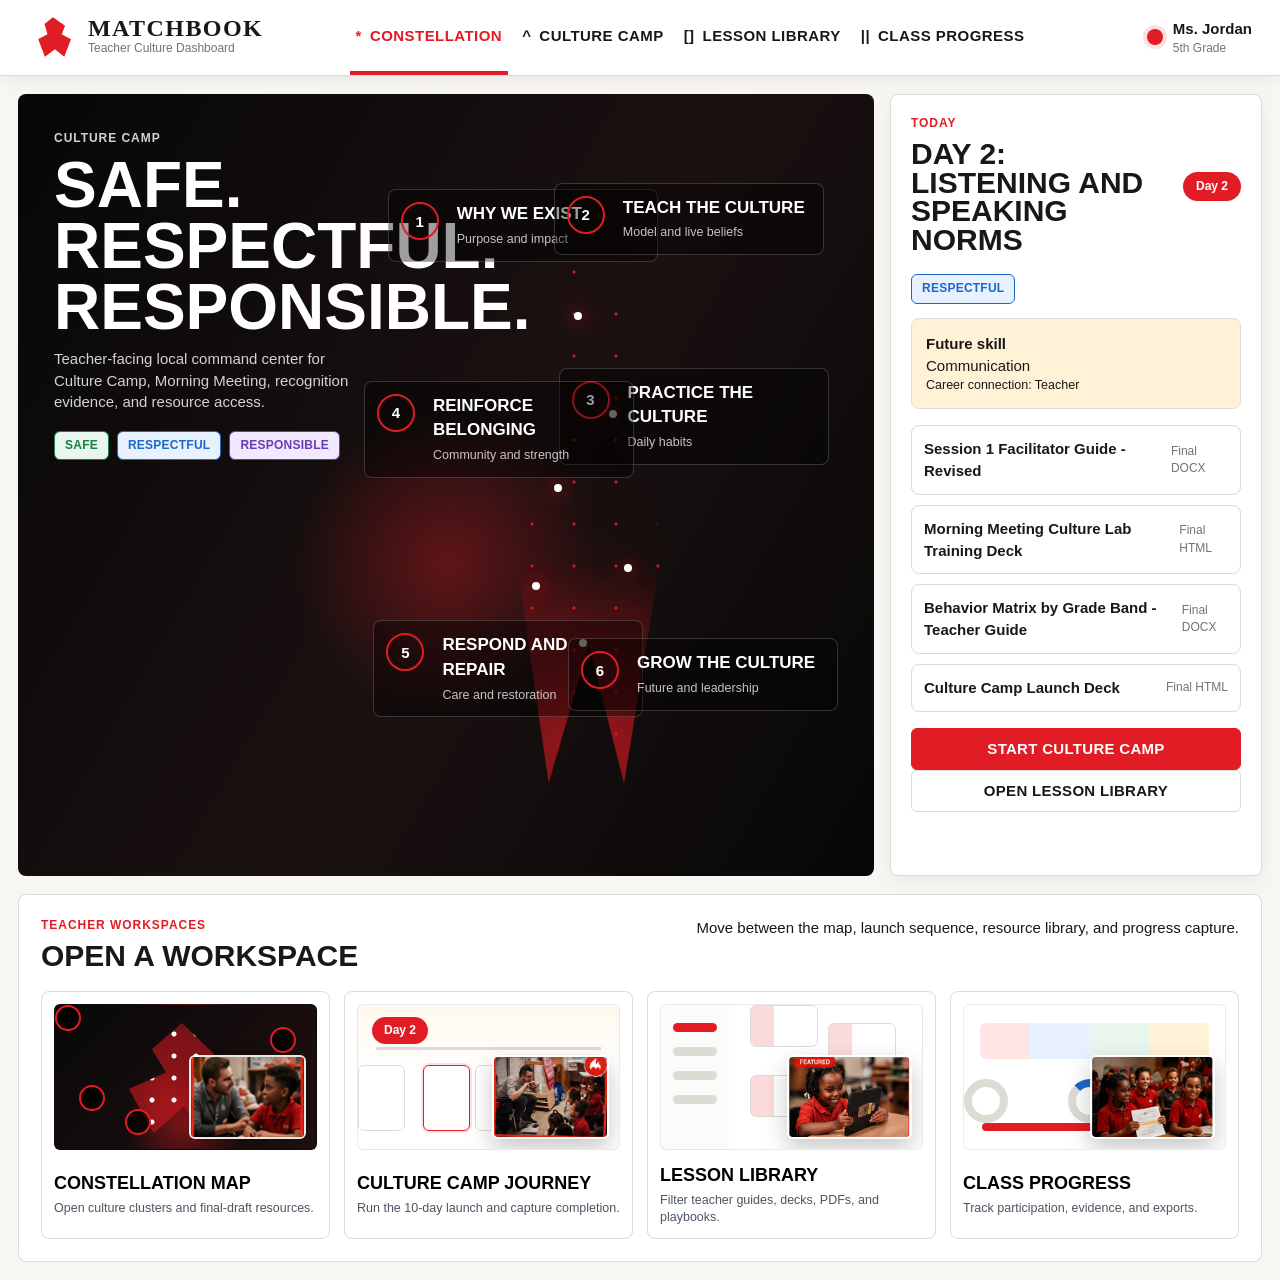
==== commit 9026e5c2: "Bundle teacher dashboard resources" ====
--- a/index.html
+++ b/index.html
@@ -1,4 +1,4 @@
-﻿<!doctype html>
+<!doctype html>
 <html lang="en">
 <head>
   <meta charset="utf-8">
@@ -77,19 +77,19 @@
           </div>
           <div class="route-grid">
             <button class="route-card route-card--constellation" data-nav="constellation">
-              <span class="route-visual constellation-preview" aria-hidden="true"><i></i><i></i><i></i><i></i><i></i><i></i></span>
+              <span class="route-visual constellation-preview" aria-hidden="true"><img src="./assets/constellation-classroom.png" alt=""><i></i><i></i><i></i><i></i><i></i><i></i></span>
               <span><strong>Constellation Map</strong><small>Open culture clusters and final-draft resources.</small></span>
             </button>
             <button class="route-card route-card--camp" data-nav="camp">
-              <span class="route-visual camp-preview" aria-hidden="true"><i></i><i></i><i></i><i></i><i></i></span>
+              <span class="route-visual camp-preview" aria-hidden="true"><img src="./assets/camp-teacher-circle.png" alt=""><i></i><i></i><i></i><i></i><i></i></span>
               <span><strong>Culture Camp Journey</strong><small>Run the 10-day launch and capture completion.</small></span>
             </button>
             <button class="route-card route-card--library" data-nav="library">
-              <span class="route-visual library-preview" aria-hidden="true"><i></i><i></i><i></i><i></i></span>
+              <span class="route-visual library-preview" aria-hidden="true"><img src="./assets/library-student-tablet.png" alt=""><i></i><i></i><i></i><i></i></span>
               <span><strong>Lesson Library</strong><small>Filter teacher guides, decks, PDFs, and playbooks.</small></span>
             </button>
             <button class="route-card route-card--progress" data-nav="progress">
-              <span class="route-visual progress-preview" aria-hidden="true"><i></i><i></i><i></i><i></i></span>
+              <span class="route-visual progress-preview" aria-hidden="true"><img src="./assets/progress-celebration.png" alt=""><i></i><i></i><i></i><i></i></span>
               <span><strong>Class Progress</strong><small>Track participation, evidence, and exports.</small></span>
             </button>
           </div>
@@ -126,7 +126,7 @@
                 <h2>10-day teacher launch</h2>
                 <p>Open the day, teach the live routine, capture evidence, and export a master-dashboard packet.</p>
               </div>
-              <a class="hero-resource" href="../BOY CULTURE BUILD/Session_01_Culture_Promise_and_The_Meaning_Gap/Presentations_and_Facilitation/01_Staff-Facing/Session_1_Master_Complete_Production_Build.docx" target="_blank" rel="noreferrer">Open final build</a>
+              <img class="hero-photo" src="./assets/camp-teacher-circle.png" alt="Teacher leading a Culture Camp lesson"><a class="hero-resource" href="resources/camp-kit.docx" target="_blank" rel="noreferrer">Open final build</a>
             </div>
             <div id="camp-days" class="day-grid"></div>
           </section>
--- a/styles.css
+++ b/styles.css
@@ -1,4 +1,4 @@
-﻿:root {
+:root {
   --red: #e21c24;
   --red-dark: #b5151a;
   --ink: #181818;
@@ -343,6 +343,8 @@
   display: block;
 }
 .route-visual i { position: absolute; display: block; }
+.route-visual img { position: absolute; right: 10px; bottom: 10px; width: 45%; height: 58%; object-fit: cover; border-radius: 6px; border: 2px solid rgba(255,255,255,.9); box-shadow: 0 10px 24px rgba(0,0,0,.22); z-index: 2; }
+.library-preview img, .progress-preview img { width: 48%; height: 58%; }
 .constellation-preview {
   background: radial-gradient(circle at 50% 80%, rgba(226,28,36,.55), transparent 34%), linear-gradient(135deg, #080808, #211111);
 }
@@ -408,6 +410,7 @@
   margin-bottom: 18px;
 }
 .camp-hero h2 { color: var(--white); font-size: 54px; }
+.hero-photo { width: 172px; height: 112px; object-fit: cover; border-radius: 8px; border: 2px solid rgba(255,255,255,.78); box-shadow: 0 16px 34px rgba(0,0,0,.32); }
 .hero-resource { padding: 10px 14px; background: var(--red); border-radius: 6px; color: var(--white); text-decoration: none; font-weight: 800; white-space: nowrap; }
 .day-grid { display: grid; grid-template-columns: repeat(5, minmax(0, 1fr)); gap: 12px; }
 .day-card {
@@ -469,8 +472,10 @@
   flex-direction: column;
   justify-content: space-between;
 }
+.resource-thumb img, .detail-hero img { position: absolute; inset: 0; width: 100%; height: 100%; object-fit: cover; opacity: .42; filter: saturate(.95); }
 .resource-thumb::before, .detail-hero::before {
   content: "";
+  z-index: 1;
   position: absolute;
   inset: auto -20px -34px 34%;
   height: 96px;
@@ -502,6 +507,7 @@
 }
 .resource-thumb i, .detail-hero i {
   position: absolute;
+  z-index: 1;
   display: block;
   width: 38px;
   height: 38px;
@@ -610,6 +616,8 @@
   .route-grid, .metric-grid { grid-template-columns: repeat(2, minmax(0, 1fr)); }
 }
 @media (max-width: 760px) {
+  .hero-photo { width: 100%; height: 150px; }
+  .camp-hero { align-items: stretch; flex-direction: column; }
   .topbar { height: auto; flex-wrap: wrap; padding: 12px; }
   .brand, .teacher-chip { min-width: 0; }
   .main-nav { order: 3; width: 100%; overflow-x: auto; justify-content: flex-start; height: 54px; }
